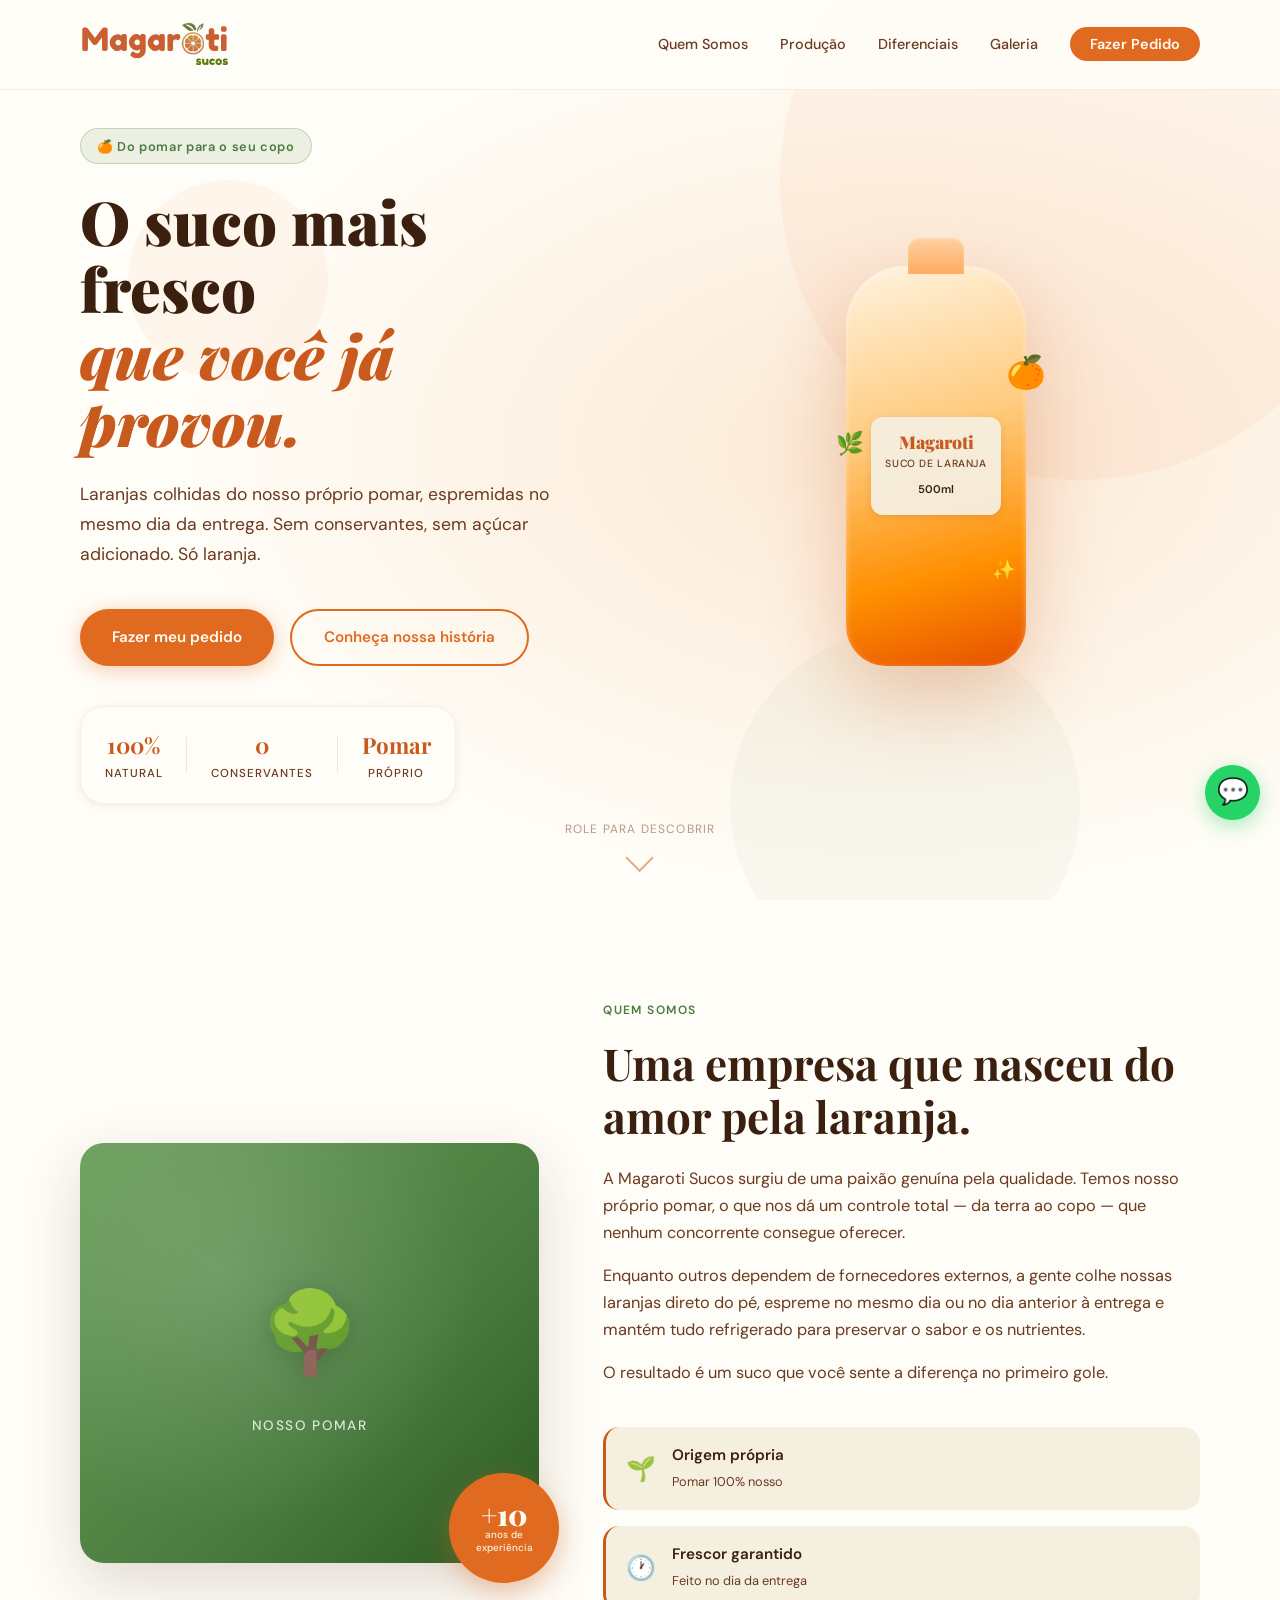
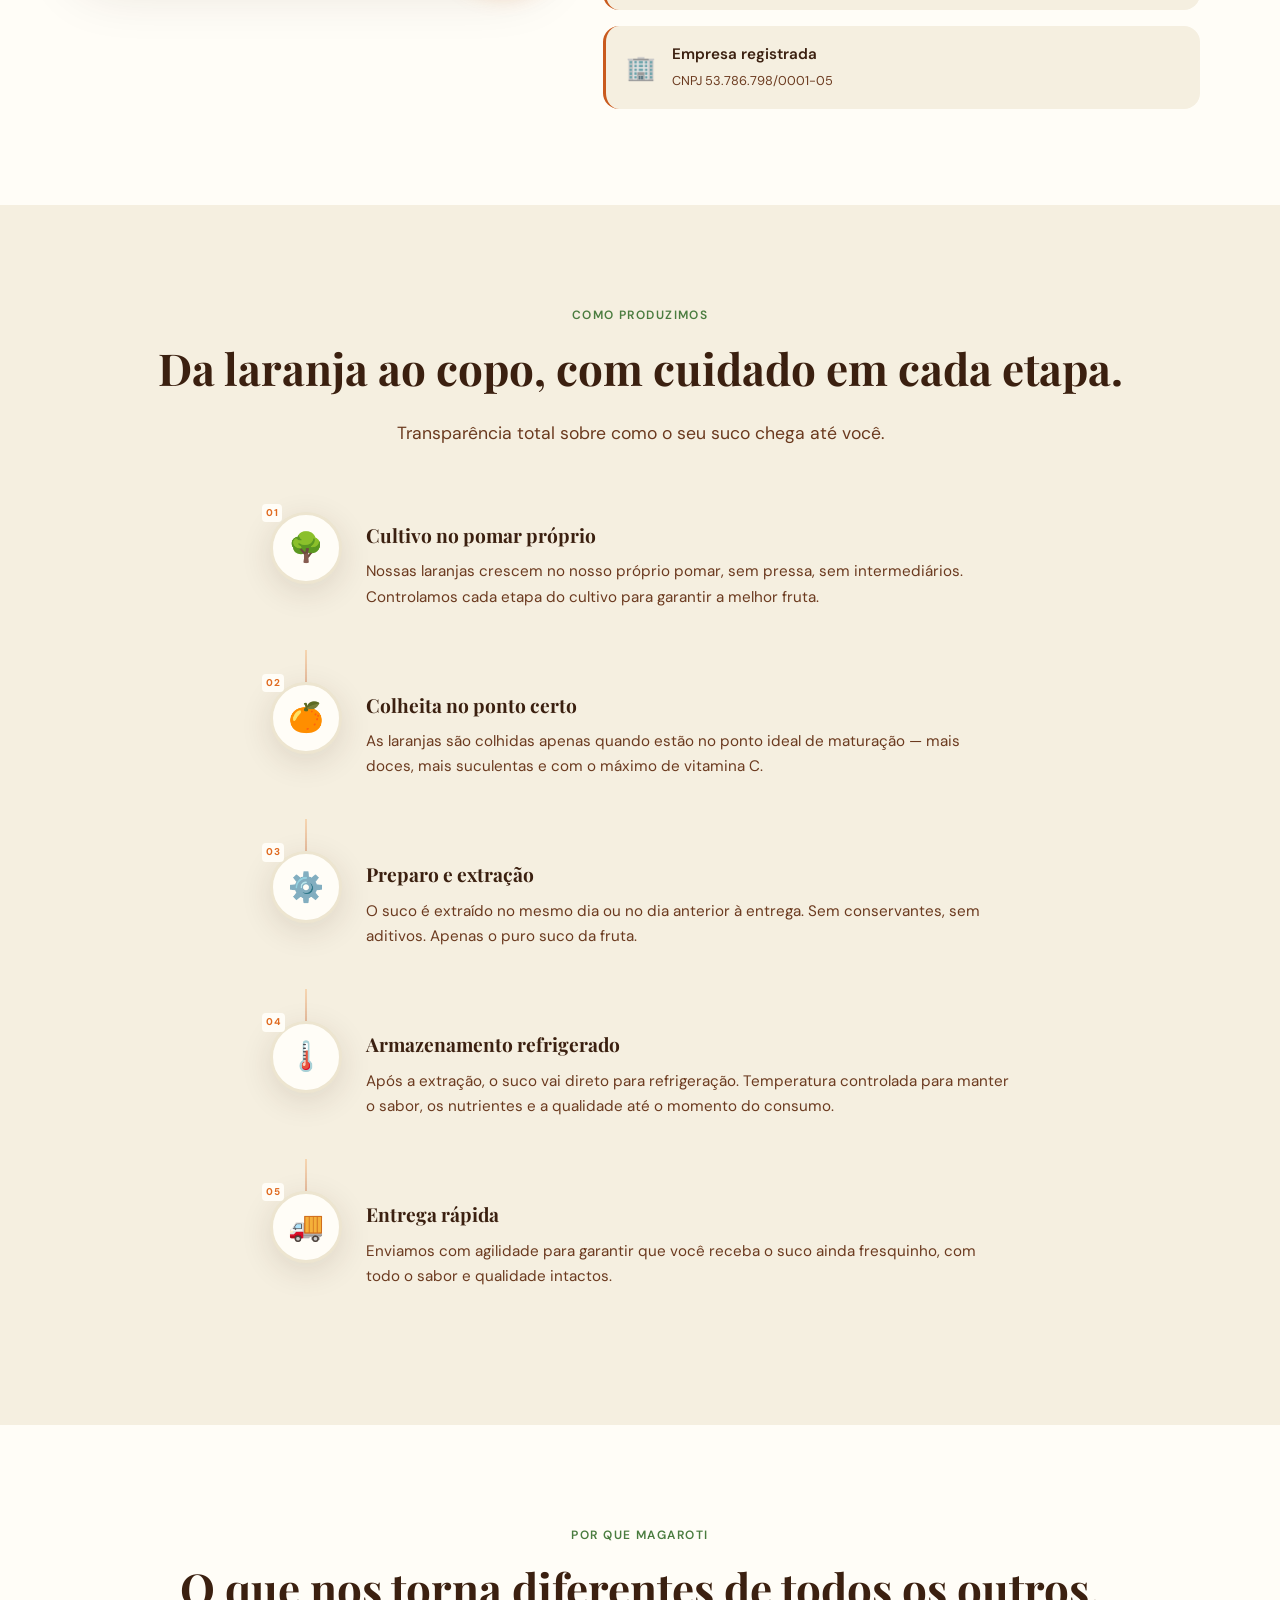
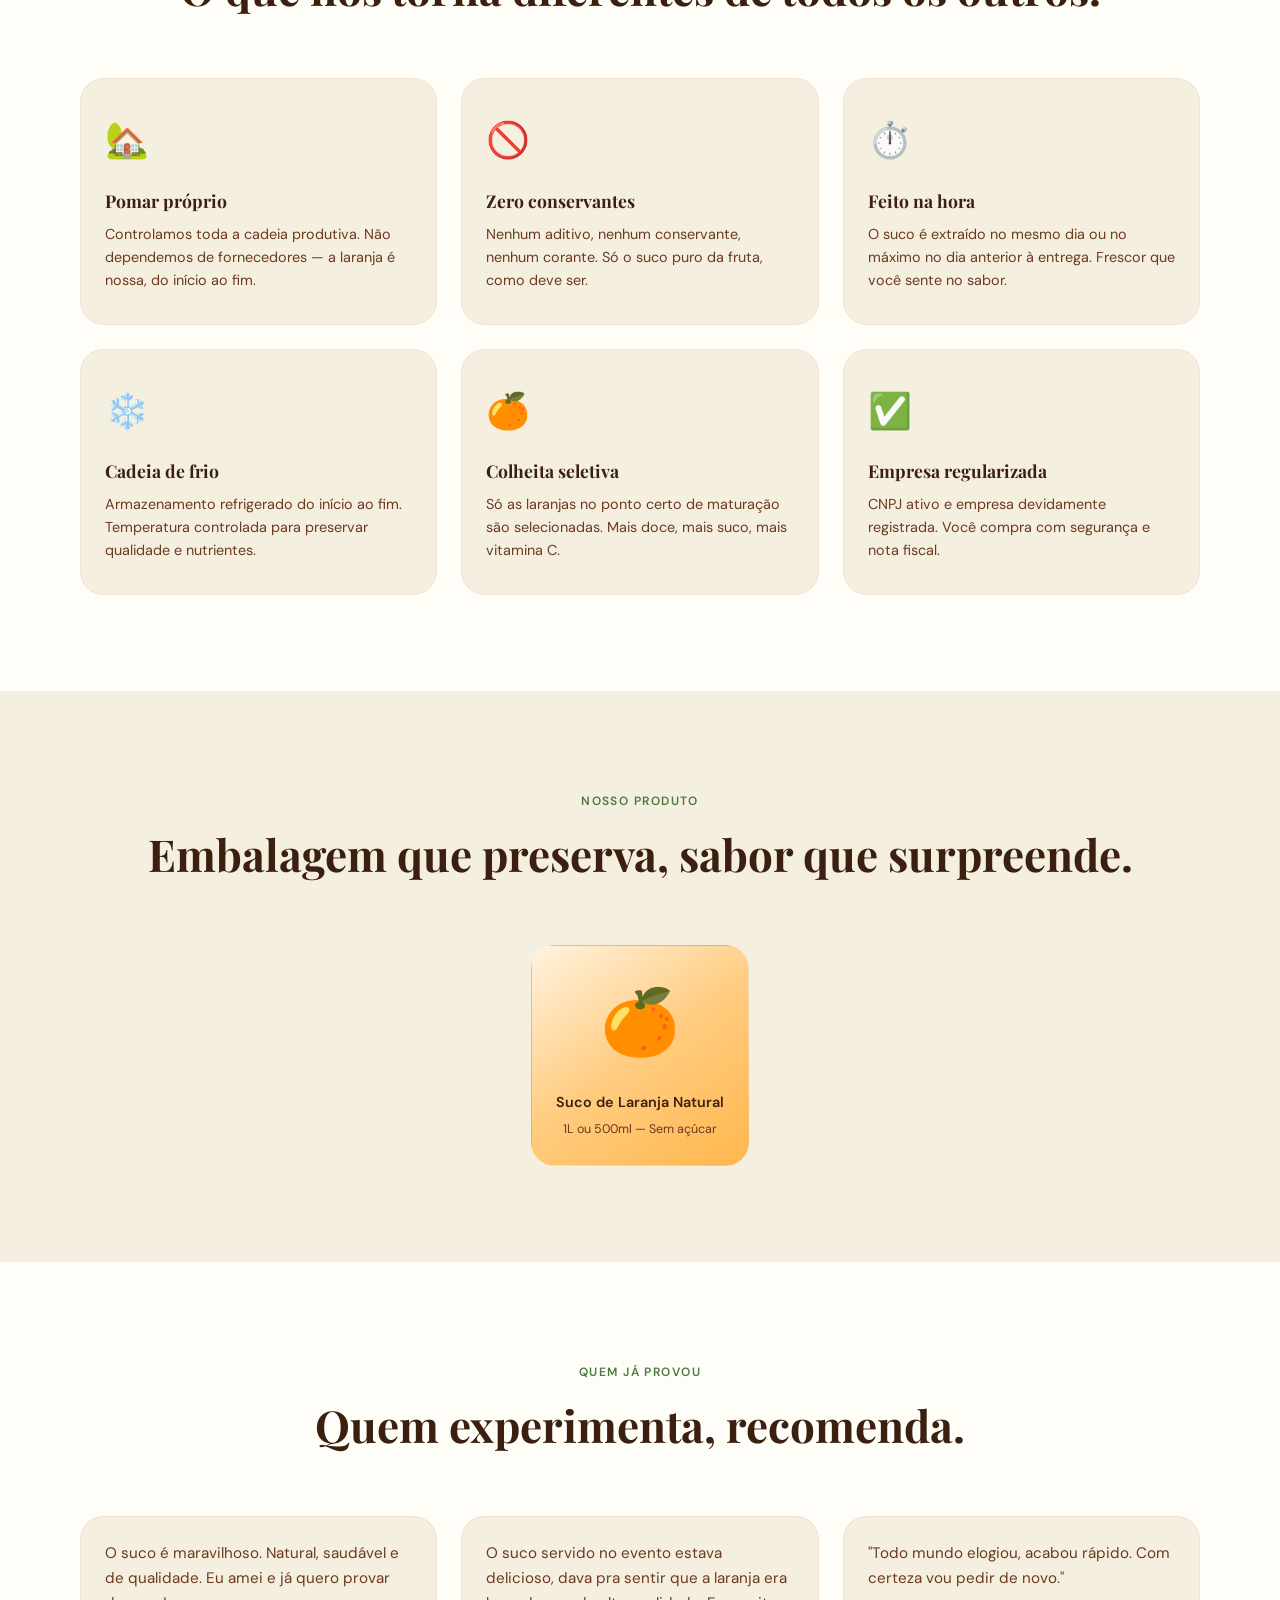
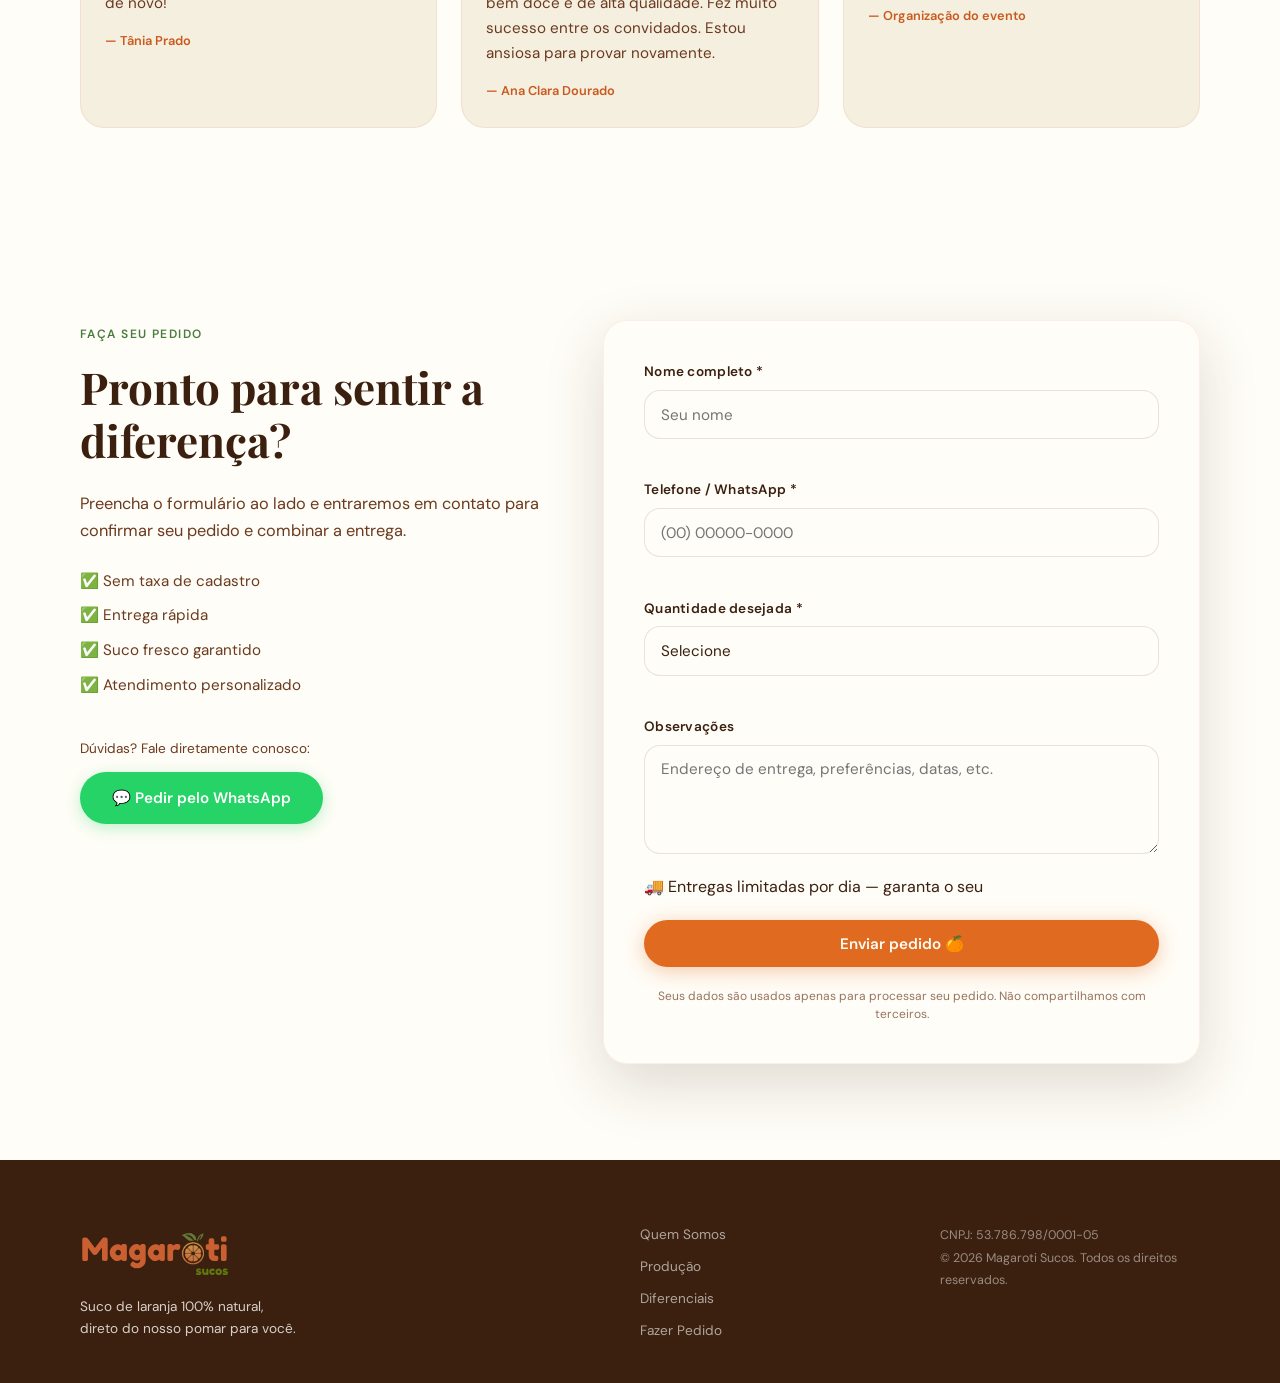
==== index.html @ e2c7a887 "add" ====
<!DOCTYPE html>
<html lang="pt-BR">
<head>
  <meta charset="UTF-8" />
  <meta name="viewport" content="width=device-width, initial-scale=1.0" />
  <title>Magaroti Sucos — Suco de Laranja 100% Natural</title>
  <meta name="description" content="Suco de laranja 100% natural, colhido direto do pomar próprio e entregue fresquinho. Sem conservantes, sem açúcar, só laranja." />
  <link rel="stylesheet" href="styles.css" />
  <link rel="icon" href="img/favicon.svg" type="image/svg+xml">
  <link rel="preconnect" href="https://fonts.googleapis.com" />
  <link rel="preconnect" href="https://fonts.gstatic.com" crossorigin />
  <link href="https://fonts.googleapis.com/css2?family=Playfair+Display:wght@700;900&family=DM+Sans:wght@300;400;500;600&display=swap" rel="stylesheet" />
    <!-- Open Graph -->
<meta property="og:title" content="Magaroti Sucos — 100% Natural">
<meta property="og:description" content="Suco de laranja direto do pomar, sem conservantes. Peça agora!">
<meta property="og:image" content="https://magarotinatural.com.br/logo_transparente.svg">
<meta property="og:type" content="website">
<meta property="og:url" content="https://magarotinatural.com.br">

<!-- Twitter (funciona pro Whats também) -->
<meta name="twitter:card" content="summary_large_image">
</head>
<body>

  <!-- ===== HEADER / NAV ===== -->
  <header class="header" id="header">
    <nav class="nav container">
      <!-- <a href="#hero" class="nav__logo" aria-label="Magaroti Sucos">
        <span class="logo-text">Magaroti</span>
        <span class="logo-sub">sucos</span>
      </a> -->
       <a href="#hero" class="nav__logo" aria-label="Magaroti Sucos">
       <img src="img/logo.svg" alt="Logo da marca magaroti, nas cores laranja e verde, com a palavra 'Magaroti' em destaque e 'sucos' embaixo" class="nav__logo-img">
      </a>
      <ul class="nav__links" id="navLinks">
        <li><a href="#sobre" class="nav__link">Quem Somos</a></li>
        <li><a href="#processo" class="nav__link">Produção</a></li>
        <li><a href="#diferenciais" class="nav__link">Diferenciais</a></li>
        <li><a href="#galeria" class="nav__link">Galeria</a></li>
        <li><a href="#pedido" class="nav__link nav__link--cta">Fazer Pedido</a></li>
      </ul>
      <button class="nav__hamburger" id="hamburger" aria-label="Menu" aria-expanded="false">
        <span></span><span></span><span></span>
      </button>
    </nav>
  </header>

  <main>

    <!-- ===== HERO ===== -->
    <section class="hero" id="hero">
      <div class="hero__bg-shape"></div>
      <div class="hero__bg-circles">
        <div class="circle circle--1"></div>
        <div class="circle circle--2"></div>
        <div class="circle circle--3"></div>
      </div>
      <div class="container hero__content">
        <div class="hero__text">
          <span class="hero__badge">🍊 Do pomar para o seu copo</span>
          <h1 class="hero__title">
            O suco mais fresco<br />
            <em>que você já provou.</em>
          </h1>
          <p class="hero__subtitle">
            Laranjas colhidas do nosso próprio pomar, espremidas no mesmo dia da entrega. 
            Sem conservantes, sem açúcar adicionado. Só laranja.
          </p>
          <div class="hero__actions">
            <a href="#pedido" class="btn btn--primary">Fazer meu pedido</a>
            <a href="#sobre" class="btn btn--ghost">Conheça nossa história</a>
          </div>
          <div class="hero__trust">
            <div class="trust-item">
              <strong>100%</strong>
              <span>Natural</span>
            </div>
            <div class="trust-divider"></div>
            <div class="trust-item">
              <strong>0</strong>
              <span>Conservantes</span>
            </div>
            <div class="trust-divider"></div>
            <div class="trust-item">
              <strong>Pomar</strong>
              <span>Próprio</span>
            </div>
          </div>
        </div>
        <div class="hero__visual">
          <div class="hero__bottle-wrap">
            <div class="hero__bottle">
              <div class="bottle-label">
                <span class="label-brand">Magaroti</span>
                <span class="label-type">Suco de Laranja</span>
                <span class="label-size">500ml</span>
              </div>
            </div>
            <div class="hero__slice hero__slice--1">🍊</div>
            <div class="hero__slice hero__slice--2">🌿</div>
            <div class="hero__slice hero__slice--3">✨</div>
          </div>
        </div>
      </div>
      <div class="hero__scroll-indicator">
        <span>Role para descobrir</span>
        <div class="scroll-arrow"></div>
      </div>
    </section>

    <!-- ===== SOBRE ===== -->
    <section class="sobre section" id="sobre">
      <div class="container sobre__grid">
        <div class="sobre__visual">
          <div class="sobre__img-wrap">
            <div class="sobre__img-placeholder">
              <div class="placeholder-icon">🌳</div>
              <span>Nosso pomar</span>
            </div>
            <div class="sobre__badge-float">
              <span class="badge-number">+10</span>
              <span class="badge-label">anos de<br/>experiência</span>
            </div>
          </div>
        </div>
        <div class="sobre__text">
          <span class="section-label">Quem Somos</span>
          <h2 class="section-title">Uma empresa que nasceu do amor pela laranja.</h2>
          <p>A Magaroti Sucos surgiu de uma paixão genuína pela qualidade. Temos nosso próprio pomar, o que nos dá um controle total — da terra ao copo — que nenhum concorrente consegue oferecer.</p>
          <p>Enquanto outros dependem de fornecedores externos, a gente colhe nossas laranjas direto do pé, espreme no mesmo dia ou no dia anterior à entrega e mantém tudo refrigerado para preservar o sabor e os nutrientes.</p>
          <p>O resultado é um suco que você sente a diferença no primeiro gole.</p>
          <div class="sobre__pilares">
            <div class="pilar">
              <div class="pilar__icon">🌱</div>
              <div>
                <strong>Origem própria</strong>
                <span>Pomar 100% nosso</span>
              </div>
            </div>
            <div class="pilar">
              <div class="pilar__icon">🕐</div>
              <div>
                <strong>Frescor garantido</strong>
                <span>Feito no dia da entrega</span>
              </div>
            </div>
            <div class="pilar">
              <div class="pilar__icon">🏢</div>
              <div>
                <strong>Empresa registrada</strong>
                <span>CNPJ 53.786.798/0001-05</span>
              </div>
            </div>
          </div>
        </div>
      </div>
    </section>

    <!-- ===== PROCESSO ===== -->
    <section class="processo section section--alt" id="processo">
      <div class="container">
        <div class="section-header">
          <span class="section-label">Como Produzimos</span>
          <h2 class="section-title">Da laranja ao copo, com cuidado em cada etapa.</h2>
          <p class="section-desc">Transparência total sobre como o seu suco chega até você.</p>
        </div>
        <div class="steps">
          <div class="step" data-step="01">
            <div class="step__icon">🌳</div>
            <div class="step__content">
              <h3>Cultivo no pomar próprio</h3>
              <p>Nossas laranjas crescem no nosso próprio pomar, sem pressa, sem intermediários. Controlamos cada etapa do cultivo para garantir a melhor fruta.</p>
            </div>
          </div>
          <div class="step__connector"></div>
          <div class="step" data-step="02">
            <div class="step__icon">🍊</div>
            <div class="step__content">
              <h3>Colheita no ponto certo</h3>
              <p>As laranjas são colhidas apenas quando estão no ponto ideal de maturação — mais doces, mais suculentas e com o máximo de vitamina C.</p>
            </div>
          </div>
          <div class="step__connector"></div>
          <div class="step" data-step="03">
            <div class="step__icon">⚙️</div>
            <div class="step__content">
              <h3>Preparo e extração</h3>
              <p>O suco é extraído no mesmo dia ou no dia anterior à entrega. Sem conservantes, sem aditivos. Apenas o puro suco da fruta.</p>
            </div>
          </div>
          <div class="step__connector"></div>
          <div class="step" data-step="04">
            <div class="step__icon">🌡️</div>
            <div class="step__content">
              <h3>Armazenamento refrigerado</h3>
              <p>Após a extração, o suco vai direto para refrigeração. Temperatura controlada para manter o sabor, os nutrientes e a qualidade até o momento do consumo.</p>
            </div>
          </div>
          <div class="step__connector"></div>
          <div class="step" data-step="05">
            <div class="step__icon">🚚</div>
            <div class="step__content">
              <h3>Entrega rápida</h3>
              <p>Enviamos com agilidade para garantir que você receba o suco ainda fresquinho, com todo o sabor e qualidade intactos.</p>
            </div>
          </div>
        </div>
      </div>
    </section>

    <!-- ===== DIFERENCIAIS ===== -->
    <section class="diferenciais section" id="diferenciais">
      <div class="container">
        <div class="section-header">
          <span class="section-label">Por que Magaroti</span>
          <h2 class="section-title">O que nos torna diferentes de todos os outros.</h2>
        </div>
        <div class="diferenciais__grid">
          <div class="diferencial">
            <div class="diferencial__icon">🏡</div>
            <h3>Pomar próprio</h3>
            <p>Controlamos toda a cadeia produtiva. Não dependemos de fornecedores — a laranja é nossa, do início ao fim.</p>
          </div>
          <div class="diferencial">
            <div class="diferencial__icon">🚫</div>
            <h3>Zero conservantes</h3>
            <p>Nenhum aditivo, nenhum conservante, nenhum corante. Só o suco puro da fruta, como deve ser.</p>
          </div>
          <div class="diferencial">
            <div class="diferencial__icon">⏱️</div>
            <h3>Feito na hora</h3>
            <p>O suco é extraído no mesmo dia ou no máximo no dia anterior à entrega. Frescor que você sente no sabor.</p>
          </div>
          <div class="diferencial">
            <div class="diferencial__icon">❄️</div>
            <h3>Cadeia de frio</h3>
            <p>Armazenamento refrigerado do início ao fim. Temperatura controlada para preservar qualidade e nutrientes.</p>
          </div>
          <div class="diferencial">
            <div class="diferencial__icon">🍊</div>
            <h3>Colheita seletiva</h3>
            <p>Só as laranjas no ponto certo de maturação são selecionadas. Mais doce, mais suco, mais vitamina C.</p>
          </div>
          <div class="diferencial">
            <div class="diferencial__icon">✅</div>
            <h3>Empresa regularizada</h3>
            <p>CNPJ ativo e empresa devidamente registrada. Você compra com segurança e nota fiscal.</p>
          </div>
        </div>
      </div>
    </section>

    <!-- ===== GALERIA ===== -->
    <section class="galeria section section--alt" id="galeria">
      <div class="container">
        <div class="section-header">
          <span class="section-label">Nosso Produto</span>
          <h2 class="section-title">Embalagem que preserva, sabor que surpreende.</h2>
        </div>
        <div class="galeria__grid">
          <div class="galeria__item galeria__item--featured">
            <div class="galeria__placeholder">
              <span class="galeria__emoji">🍊</span>
              <div class="galeria__info">
                <strong>Suco de Laranja Natural</strong>
                <span>1L ou 500ml — Sem açúcar</span>
              </div>
            </div>
          </div>  
        </div>
      </div>
    </section>

    <!-- ===== PROVA SOCIAL ===== -->
<section class="depoimentos section" id="depoimentos">
  <div class="container">
    <div class="section-header">
      <span class="section-label">Quem já provou</span>
      <h2 class="section-title">Quem experimenta, recomenda.</h2>
    </div>

    <div class="depoimentos__grid">
      <div class="depoimento">
       <p>O suco é maravilhoso. Natural, saudável e de qualidade. Eu amei e já quero provar de novo!</p>
        <span>— Tânia Prado</span>
      </div>

      <div class="depoimento">
        <p>O suco servido no evento estava delicioso, dava pra sentir que a laranja era bem doce e de alta qualidade. Fez muito sucesso entre os convidados. Estou ansiosa para provar novamente.</p>
        <span>— Ana Clara Dourado</span>
      </div>

      <div class="depoimento">
        <p>"Todo mundo elogiou, acabou rápido. Com certeza vou pedir de novo."</p>
        <span>— Organização do evento</span>
      </div>
    </div>
  </div>
</section>

    <!-- ===== PEDIDO ===== -->
    <section class="pedido section" id="pedido">
      <div class="container pedido__grid">
        <div class="pedido__info">
          <span class="section-label">Faça seu Pedido</span>
          <h2 class="section-title">Pronto para sentir a diferença?</h2>
          <p>Preencha o formulário ao lado e entraremos em contato para confirmar seu pedido e combinar a entrega.</p>
          <ul class="pedido__beneficios">
            <li>✅ Sem taxa de cadastro</li>
            <li>✅ Entrega rápida</li>
            <li>✅ Suco fresco garantido</li>
            <li>✅ Atendimento personalizado</li>
          </ul>
          <div class="pedido__contact">
            <p>Dúvidas? Fale diretamente conosco:</p>
            <a href="https://wa.me/5517996700461?text=Olá!%20Quero%20fazer%20um%20pedido%20de%20suco%20de%20laranja%20🍊%0A%0ANome:%0AQuantidade%20desejada:%0AEndereço%20de%20entrega:%0A%0AVim%20pelo%20site%20😊" 
   class="btn btn--whatsapp" 
   target="_blank">
  💬 Pedir pelo WhatsApp
</a>
          </div>
        </div>
        <div class="pedido__form-wrap">
          <form class="form" id="orderForm" novalidate>
            <div class="form__group">
              <label class="form__label" for="nome">Nome completo *</label>
              <input class="form__input" type="text" id="nome" name="nome" placeholder="Seu nome" required />
              <span class="form__error" id="erroNome"></span>
            </div>
            <div class="form__group">
              <label class="form__label" for="telefone">Telefone / WhatsApp *</label>
              <input class="form__input" type="tel" id="telefone" name="telefone" placeholder="(00) 00000-0000" required />
              <span class="form__error" id="erroTelefone"></span>
            </div>
            <div class="form__group">
              <label class="form__label" for="quantidade">Quantidade desejada *</label>
              <select class="form__input form__select" id="quantidade" name="quantidade" required>
                <option value="" disabled selected>Selecione</option>
                <option value="1-5">1 a 5 unidades (500ml)</option>
                <option value="6-12">6 a 12 unidades</option>
                <option value="13-24">13 a 24 unidades</option>
                <option value="25+">25 ou mais unidades</option>
                <option value="personalizado">Quantidade personalizada</option>
              </select>
              <span class="form__error" id="erroQuantidade"></span>
            </div>
            <div class="form__group">
              <label class="form__label" for="observacoes">Observações</label>
              <textarea class="form__input form__textarea" id="observacoes" name="observacoes" placeholder="Endereço de entrega, preferências, datas, etc." rows="4"></textarea>
            </div>
            <p class="urgencia">🚚 Entregas limitadas por dia — garanta o seu</p>
            <button type="submit" class="btn btn--primary btn--full" id="submitBtn">
              <span id="btnText">Enviar pedido 🍊</span>
            </button>
            <p class="form__privacy">Seus dados são usados apenas para processar seu pedido. Não compartilhamos com terceiros.</p>
          </form>
          <!-- Mensagem de sucesso (oculta por padrão) -->
          <div class="form__success" id="formSuccess" hidden>
            <div class="success__icon">🎉</div>
            <h3>Pedido recebido!</h3>
            <p>Obrigado! Respondemos no mesmo dia via WhatsApp para confirmar seu pedido!</p>
            <button class="btn btn--ghost" id="novoPedido">Fazer outro pedido</button>
          </div>
        </div>
      </div>
    </section>

  </main>

  <!-- ===== FOOTER ===== -->
  <footer class="footer">
    <div class="container footer__content">
      <div class="footer__brand">
        <img src="img/logo.svg" alt="Logo da marca magaroti, nas cores laranja e verde, com a palavra 'Magaroti' em destaque e 'sucos' embaixo" class="nav__logo-img">
        <p>Suco de laranja 100% natural,<br/>direto do nosso pomar para você.</p>
      </div>
      <div class="footer__links">
        <nav aria-label="Menu rodapé">
          <a href="#sobre">Quem Somos</a>
          <a href="#processo">Produção</a>
          <a href="#diferenciais">Diferenciais</a>
          <a href="#pedido">Fazer Pedido</a>
        </nav>
      </div>
      <div class="footer__legal">
        <p>CNPJ: 53.786.798/0001-05</p>
        <p>&copy; <span id="anoAtual"></span> Magaroti Sucos. Todos os direitos reservados.</p>
      </div>
    </div>
  </footer>


  <a href="https://wa.me/5517996700461?text=Olá!%20Quero%20fazer%20um%20pedido%20de%20suco%20de%20laranja%20%0A%0ANome:%0AQuantidade%20desejada:%0AEndereço%20de%20entrega:%0A%0AVim%20pelo%20site%20" 
   class="whatsapp-float" 
   target="_blank">
  💬
</a>

  <script src="script.js"></script>

</body>
</html>
---- styles.css ----
/* =============================================
   MAGAROTI SUCOS — styles.css
   Paleta baseada na etiqueta do produto
   ============================================= */

/* ===== TOKENS DE DESIGN ===== */
:root {
  /* Cores extraídas da etiqueta */
  --laranja:        #C95A1E;   /* laranja principal (texto logo) */
  --laranja-vivo:   #E06B20;   /* laranja para CTAs / acentos */
  --laranja-claro:  #F5A55A;   /* laranja suave */
  --verde:          #4A7C3F;   /* verde das folhas */
  --verde-claro:    #6A9E5A;   /* verde mais suave */
  --creme:          #F5EFE0;   /* fundo bege da etiqueta */
  --creme-escuro:   #EDE5D0;   /* variação mais escura do creme */
  --marrom:         #3B2010;   /* texto escuro */
  --marrom-mid:     #6B3A1F;   /* texto médio */
  --branco:         #FFFDF7;   /* branco levemente quente */

  /* Tipografia */
  --font-display: 'Playfair Display', Georgia, serif;
  --font-body:    'DM Sans', 'Segoe UI', sans-serif;

  /* Espaçamentos */
  --space-xs:  0.5rem;
  --space-sm:  1rem;
  --space-md:  1.5rem;
  --space-lg:  2.5rem;
  --space-xl:  4rem;
  --space-2xl: 6rem;

  /* Border-radius */
  --radius-sm:   8px;
  --radius-md:   16px;
  --radius-lg:   24px;
  --radius-full: 999px;

  /* Sombras */
  --shadow-sm:  0 2px 8px rgba(59,32,16,.08);
  --shadow-md:  0 8px 32px rgba(59,32,16,.12);
  --shadow-lg:  0 20px 60px rgba(59,32,16,.16);

  /* Transições */
  --ease: cubic-bezier(.4, 0, .2, 1);
  --duration: 280ms;
}

/* ===== RESET & BASE ===== */
*, *::before, *::after { box-sizing: border-box; margin: 0; padding: 0; }

html {
  scroll-behavior: smooth;
  font-size: 16px;
}

body {
  font-family: var(--font-body);
  background-color: var(--branco);
  color: var(--marrom);
  line-height: 1.65;
  overflow-x: hidden;
  -webkit-font-smoothing: antialiased;
}

img { max-width: 100%; height: auto; display: block; }
a  { color: inherit; text-decoration: none; }
ul { list-style: none; }
button { cursor: pointer; border: none; background: none; font-family: var(--font-body); }

/* ===== LAYOUT ===== */
.container {
  max-width: 1160px;
  margin: 0 auto;
  padding: 0 1.25rem;
}

.section {
  padding: var(--space-2xl) 0;
}

.section--alt {
  background-color: var(--creme);
}

/* ===== TIPOGRAFIA COMPARTILHADA ===== */
.section-label {
  display: inline-block;
  font-size: .75rem;
  font-weight: 600;
  letter-spacing: .12em;
  text-transform: uppercase;
  color: var(--verde);
  margin-bottom: var(--space-sm);
}

.section-title {
  font-family: var(--font-display);
  font-size: clamp(1.75rem, 4vw, 2.75rem);
  font-weight: 700;
  line-height: 1.2;
  color: var(--marrom);
  margin-bottom: var(--space-md);
}

.section-desc {
  font-size: 1.1rem;
  color: var(--marrom-mid);
  max-width: 560px;
  margin: 0 auto;
}

.section-header {
  text-align: center;
  margin-bottom: var(--space-xl);
}

/* ===== BOTÕES ===== */
.btn {
  display: inline-flex;
  align-items: center;
  gap: .5rem;
  padding: .85rem 2rem;
  border-radius: var(--radius-full);
  font-size: .95rem;
  font-weight: 600;
  transition: transform var(--duration) var(--ease),
              box-shadow var(--duration) var(--ease),
              background var(--duration) var(--ease);
}

.btn--primary {
  background: var(--laranja-vivo);
  color: var(--branco);
  box-shadow: 0 4px 20px rgba(224,107,32,.35);
}
.btn--primary:hover {
  background: var(--laranja);
  transform: translateY(-2px);
  box-shadow: 0 8px 28px rgba(224,107,32,.45);
}

.btn--ghost {
  background: transparent;
  color: var(--laranja-vivo);
  border: 2px solid var(--laranja-vivo);
}
.btn--ghost:hover {
  background: var(--laranja-vivo);
  color: var(--branco);
  transform: translateY(-2px);
}

.btn--whatsapp {
  background: #25D366;
  color: #fff;
  box-shadow: 0 4px 16px rgba(37,211,102,.3);
}
.btn--whatsapp:hover {
  background: #1DAA56;
  transform: translateY(-2px);
}

.btn--full { width: 100%; justify-content: center; }


/* =========================================
   HEADER / NAV
   ========================================= */
.header {
  position: fixed;
  top: 0;
  left: 0;
  right: 0;
  z-index: 100;
  padding: .9rem 0;
  background: rgba(255,253,247,.85);
  backdrop-filter: blur(12px);
  -webkit-backdrop-filter: blur(12px);
  border-bottom: 1px solid rgba(201,90,30,.1);
  transition: box-shadow var(--duration) var(--ease),
              padding var(--duration) var(--ease);
}

.header.scrolled {
  box-shadow: var(--shadow-md);
  padding: .6rem 0;
}

.nav {
  display: flex;
  align-items: center;
  justify-content: space-between;
  gap: 1rem;
}

.nav__logo {
  display: flex;
  align-items: baseline;
  gap: .3rem;
}

.nav__logo-img{
  width: 150px;
  height: auto;
}

.logo-text {
  font-family: var(--font-display);
  font-size: 1.5rem;
  font-weight: 900;
  color: var(--laranja);
  line-height: 1;
}

.logo-sub {
  font-size: .8rem;
  font-weight: 600;
  color: var(--verde);
  letter-spacing: .05em;
  text-transform: lowercase;
}

.nav__links {
  display: flex;
  align-items: center;
  gap: 2rem;
}

.nav__link {
  font-size: .9rem;
  font-weight: 500;
  color: var(--marrom-mid);
  transition: color var(--duration) var(--ease);
  position: relative;
}

.nav__link::after {
  content: '';
  position: absolute;
  bottom: -3px;
  left: 0; right: 0;
  height: 2px;
  background: var(--laranja-vivo);
  border-radius: 2px;
  transform: scaleX(0);
  transition: transform var(--duration) var(--ease);
}

.nav__link:hover { color: var(--laranja-vivo); }
.nav__link:hover::after { transform: scaleX(1); }

.nav__link--cta {
  background: var(--laranja-vivo);
  color: var(--branco) !important;
  padding: .5rem 1.25rem;
  border-radius: var(--radius-full);
  font-weight: 600;
  transition: background var(--duration) var(--ease),
              transform var(--duration) var(--ease);
}
.nav__link--cta::after { display: none; }
.nav__link--cta:hover { background: var(--laranja); transform: translateY(-1px); }

.nav__hamburger {
  display: none;
  flex-direction: column;
  gap: 5px;
  width: 28px;
  padding: 4px;
}
.nav__hamburger span {
  display: block;
  height: 2px;
  background: var(--marrom);
  border-radius: 2px;
  transition: transform var(--duration) var(--ease), opacity var(--duration) var(--ease);
}
.nav__hamburger.open span:nth-child(1) { transform: translateY(7px) rotate(45deg); }
.nav__hamburger.open span:nth-child(2) { opacity: 0; }
.nav__hamburger.open span:nth-child(3) { transform: translateY(-7px) rotate(-45deg); }


/* =========================================
   HERO
   ========================================= */
.hero {
  min-height: 100svh;
  padding-top: 6rem;
  padding-bottom: var(--space-xl);
  position: relative;
  display: flex;
  align-items: center;
  overflow: hidden;
}

.hero__bg-shape {
  position: absolute;
  inset: 0;
  background: radial-gradient(ellipse 80% 70% at 70% 50%, #FBE8D3 0%, transparent 70%);
  pointer-events: none;
}

/* Círculos decorativos de fundo */
.hero__bg-circles { position: absolute; inset: 0; pointer-events: none; }

.circle {
  position: absolute;
  border-radius: 50%;
  opacity: .06;
  background: var(--laranja-vivo);
}
.circle--1 { width: 600px; height: 600px; right: -100px; top: -120px; }
.circle--2 { width: 350px; height: 350px; right: 200px; bottom: -80px; opacity: .04; background: var(--verde); }
.circle--3 { width: 200px; height: 200px; left: 10%; top: 20%; opacity: .05; }

.hero__content {
  display: grid;
  grid-template-columns: 1fr 1fr;
  gap: var(--space-xl);
  align-items: center;
  position: relative;
  z-index: 1;
}

.hero__badge {
  display: inline-block;
  background: rgba(74,124,63,.1);
  color: var(--verde);
  border: 1px solid rgba(74,124,63,.25);
  padding: .4rem 1rem;
  border-radius: var(--radius-full);
  font-size: .8rem;
  font-weight: 600;
  letter-spacing: .05em;
  margin-bottom: var(--space-md);
}

.hero__title {
  font-family: var(--font-display);
  font-size: clamp(2.2rem, 5vw, 3.8rem);
  font-weight: 900;
  line-height: 1.1;
  color: var(--marrom);
  margin-bottom: var(--space-md);
}

.hero__title em {
  font-style: italic;
  color: var(--laranja);
}

.hero__subtitle {
  font-size: 1.1rem;
  color: var(--marrom-mid);
  max-width: 500px;
  margin-bottom: var(--space-lg);
  line-height: 1.7;
}

.hero__actions {
  display: flex;
  gap: 1rem;
  flex-wrap: wrap;
  margin-bottom: var(--space-lg);
}

.hero__trust {
  display: flex;
  align-items: center;
  gap: 1.5rem;
  padding: 1.25rem 1.5rem;
  background: var(--branco);
  border-radius: var(--radius-lg);
  box-shadow: var(--shadow-sm);
  border: 1px solid rgba(201,90,30,.08);
  width: fit-content;
}

.trust-item {
  display: flex;
  flex-direction: column;
  align-items: center;
}
.trust-item strong {
  font-family: var(--font-display);
  font-size: 1.4rem;
  font-weight: 700;
  color: var(--laranja);
}
.trust-item span {
  font-size: .72rem;
  color: var(--marrom-mid);
  text-transform: uppercase;
  letter-spacing: .08em;
  font-weight: 500;
}

.trust-divider {
  width: 1px;
  height: 36px;
  background: rgba(201,90,30,.15);
}

/* Garrafa / Visual Hero */
.hero__visual {
  display: flex;
  justify-content: center;
  align-items: center;
}

.hero__bottle-wrap {
  position: relative;
  display: flex;
  justify-content: center;
}

.hero__bottle {
  width: 180px;
  height: 400px;
  background: linear-gradient(165deg, #FFF3E0 0%, #FFCC80 40%, #FF8F00 75%, #E65100 100%);
  border-radius: 60px 60px 40px 40px;
  box-shadow: 0 30px 80px rgba(201,90,30,.3), inset 0 2px 6px rgba(255,255,255,.4);
  position: relative;
  display: flex;
  align-items: center;
  justify-content: center;
  animation: float 4s ease-in-out infinite;
}

.hero__bottle::before {
  content: '';
  position: absolute;
  top: -28px;
  left: 50%;
  transform: translateX(-50%);
  width: 56px;
  height: 36px;
  background: linear-gradient(to bottom, #FFD0A0, #FFAA60);
  border-radius: 12px 12px 0 0;
  box-shadow: inset 0 1px 3px rgba(255,255,255,.3);
}

.bottle-label {
  background: rgba(245,239,224,.95);
  border-radius: 12px;
  padding: 1rem .75rem;
  text-align: center;
  width: 130px;
  box-shadow: 0 2px 8px rgba(59,32,16,.1);
}

.label-brand {
  display: block;
  font-family: var(--font-display);
  font-size: 1.1rem;
  font-weight: 900;
  color: var(--laranja);
  line-height: 1;
}

.label-type {
  display: block;
  font-size: .65rem;
  color: var(--marrom-mid);
  font-weight: 500;
  margin-top: .25rem;
  text-transform: uppercase;
  letter-spacing: .06em;
}

.label-size {
  display: block;
  font-size: .7rem;
  color: var(--marrom);
  font-weight: 600;
  margin-top: .5rem;
}

/* Emojis flutuantes decorativos */
.hero__slice {
  position: absolute;
  font-size: 2rem;
  animation: float 3s ease-in-out infinite;
  pointer-events: none;
}

.hero__slice--1 { right: -20px; top: 20%; animation-delay: .5s; }
.hero__slice--2 { left: -10px; top: 40%; animation-delay: 1s; font-size: 1.4rem; }
.hero__slice--3 { right: 10px; bottom: 20%; animation-delay: 1.5s; font-size: 1.2rem; }

/* Indicador de scroll */
.hero__scroll-indicator {
  position: absolute;
  bottom: 2rem;
  left: 50%;
  transform: translateX(-50%);
  display: flex;
  flex-direction: column;
  align-items: center;
  gap: .5rem;
  opacity: .5;
  font-size: .75rem;
  letter-spacing: .1em;
  text-transform: uppercase;
  color: var(--marrom-mid);
}

.scroll-arrow {
  width: 20px;
  height: 20px;
  border-right: 2px solid var(--laranja);
  border-bottom: 2px solid var(--laranja);
  transform: rotate(45deg);
  animation: bounce 1.8s ease-in-out infinite;
}

@keyframes float {
  0%, 100% { transform: translateY(0); }
  50%       { transform: translateY(-14px); }
}

@keyframes bounce {
  0%, 100% { transform: rotate(45deg) translateY(0); }
  50%       { transform: rotate(45deg) translateY(5px); }
}


/* =========================================
   SOBRE
   ========================================= */
.sobre__grid {
  display: grid;
  grid-template-columns: 1fr 1.3fr;
  gap: var(--space-xl);
  align-items: center;
}

.sobre__img-wrap {
  position: relative;
}

.sobre__img-placeholder {
  height: 420px;
  background: linear-gradient(135deg, var(--verde-claro) 0%, var(--verde) 60%, #2D5A23 100%);
  border-radius: var(--radius-lg);
  display: flex;
  flex-direction: column;
  align-items: center;
  justify-content: center;
  gap: 1rem;
  box-shadow: var(--shadow-lg);
  overflow: hidden;
  position: relative;
}

.sobre__img-placeholder::after {
  content: '';
  position: absolute;
  inset: 0;
  background: radial-gradient(circle at 30% 30%, rgba(255,255,255,.15), transparent 60%);
}

.placeholder-icon {
  font-size: 5rem;
  filter: drop-shadow(0 4px 12px rgba(0,0,0,.2));
}

.sobre__img-placeholder span {
  font-size: .85rem;
  color: rgba(255,255,255,.8);
  letter-spacing: .1em;
  text-transform: uppercase;
  font-weight: 500;
}

.sobre__badge-float {
  position: absolute;
  bottom: -20px;
  right: -20px;
  background: var(--laranja-vivo);
  color: var(--branco);
  width: 110px;
  height: 110px;
  border-radius: 50%;
  display: flex;
  flex-direction: column;
  align-items: center;
  justify-content: center;
  box-shadow: 0 8px 24px rgba(224,107,32,.35);
  text-align: center;
}

.badge-number {
  font-family: var(--font-display);
  font-size: 1.8rem;
  font-weight: 900;
  line-height: 1;
}

.badge-label {
  font-size: .62rem;
  font-weight: 500;
  line-height: 1.3;
  opacity: .9;
}

.sobre__text p {
  color: var(--marrom-mid);
  margin-bottom: var(--space-sm);
  font-size: 1.02rem;
}

.sobre__pilares {
  margin-top: var(--space-lg);
  display: flex;
  flex-direction: column;
  gap: 1rem;
}

.pilar {
  display: flex;
  align-items: center;
  gap: 1rem;
  padding: 1rem 1.25rem;
  background: var(--creme);
  border-radius: var(--radius-md);
  border-left: 3px solid var(--laranja);
}

.pilar__icon {
  font-size: 1.5rem;
  flex-shrink: 0;
}

.pilar strong {
  display: block;
  font-weight: 600;
  color: var(--marrom);
  font-size: .95rem;
}

.pilar span {
  font-size: .8rem;
  color: var(--marrom-mid);
}


/* =========================================
   PROCESSO
   ========================================= */
.steps {
  display: flex;
  flex-direction: column;
  gap: 0;
  max-width: 740px;
  margin: 0 auto;
  position: relative;
}

.step {
  display: grid;
  grid-template-columns: 72px 1fr;
  gap: 1.5rem;
  align-items: start;
  position: relative;
}

.step__icon {
  width: 72px;
  height: 72px;
  background: var(--branco);
  border-radius: 50%;
  display: flex;
  align-items: center;
  justify-content: center;
  font-size: 1.8rem;
  box-shadow: var(--shadow-md);
  flex-shrink: 0;
  position: relative;
  z-index: 1;
  border: 3px solid var(--creme-escuro);
  transition: border-color var(--duration) var(--ease), transform var(--duration) var(--ease);
}

.step:hover .step__icon {
  border-color: var(--laranja-claro);
  transform: scale(1.08);
}

.step__content {
  padding: .5rem 0 2.5rem;
}

.step__content h3 {
  font-family: var(--font-display);
  font-size: 1.2rem;
  font-weight: 700;
  color: var(--marrom);
  margin-bottom: .5rem;
}

.step__content p {
  color: var(--marrom-mid);
  font-size: .95rem;
}

.step[data-step]::before {
  content: attr(data-step);
  position: absolute;
  top: -8px;
  left: -8px;
  font-size: .62rem;
  font-weight: 700;
  color: var(--laranja-vivo);
  letter-spacing: .06em;
  background: var(--branco);
  padding: 1px 4px;
  border-radius: 4px;
  z-index: 2;
}

.step__connector {
  width: 2px;
  height: 2rem;
  background: linear-gradient(to bottom, var(--laranja-claro), var(--laranja));
  margin-left: 35px;
  opacity: .35;
}


/* =========================================
   DIFERENCIAIS
   ========================================= */
.diferenciais__grid {
  display: grid;
  grid-template-columns: repeat(3, 1fr);
  gap: 1.5rem;
}

.diferencial {
  background: var(--creme);
  border-radius: var(--radius-lg);
  padding: 2rem 1.5rem;
  border: 1px solid rgba(201,90,30,.08);
  transition: transform var(--duration) var(--ease),
              box-shadow var(--duration) var(--ease),
              border-color var(--duration) var(--ease);
}

.diferencial:hover {
  transform: translateY(-6px);
  box-shadow: var(--shadow-md);
  border-color: rgba(201,90,30,.2);
}

.diferencial__icon {
  font-size: 2.2rem;
  margin-bottom: 1rem;
}

.diferencial h3 {
  font-family: var(--font-display);
  font-size: 1.1rem;
  font-weight: 700;
  color: var(--marrom);
  margin-bottom: .5rem;
}

.diferencial p {
  font-size: .9rem;
  color: var(--marrom-mid);
  line-height: 1.6;
}


/* =========================================
   GALERIA
   ========================================= */
.galeria__grid {
  display: flex;
  justify-content: center;
}

.galeria__item {
  border-radius: var(--radius-lg);
  overflow: hidden;
  position: relative;
  cursor: pointer;
  transition: transform var(--duration) var(--ease),
              box-shadow var(--duration) var(--ease);
}

.galeria__item:hover {
  transform: scale(1.025);
  box-shadow: var(--shadow-lg);
}

.galeria__placeholder {
  height: 100%;
  min-height: 220px;
  display: flex;
  flex-direction: column;
  align-items: center;
  justify-content: center;
  gap: 1rem;
  padding: 1.5rem;
  text-align: center;
  background: linear-gradient(145deg, #FFF3E0, #FFE0B2);
  border: 2px dashed rgba(201,90,30,.25);
}

.galeria__item--featured .galeria__placeholder {
  background: linear-gradient(145deg, #FFF3E0, #FFCC80, #FFB74D);
  border-style: solid;
  border-color: rgba(201,90,30,.15);
  border-width: 1px;
  box-shadow: var(--shadow-sm);
}

.galeria__emoji {
  font-size: 3rem;
}

.galeria__item--featured .galeria__emoji { font-size: 4rem; }

.galeria__info strong {
  display: block;
  font-weight: 600;
  color: var(--marrom);
  font-size: .9rem;
}

.galeria__info span {
  font-size: .78rem;
  color: var(--marrom-mid);
}

.galeria__tag {
  position: absolute;
  top: 1rem;
  right: 1rem;
  background: var(--laranja-vivo);
  color: var(--branco);
  font-size: .72rem;
  font-weight: 700;
  padding: .35rem .75rem;
  border-radius: var(--radius-full);
}

/* ===== DEPOIMENTOS ===== */
.depoimentos__grid {
  display: grid;
  grid-template-columns: repeat(3, 1fr);
  gap: 1.5rem;
}

.depoimento {
  background: var(--creme);
  padding: 1.5rem;
  border-radius: var(--radius-lg);
  border: 1px solid rgba(201,90,30,.1);
  font-size: .95rem;
  color: var(--marrom-mid);
}

.depoimento p {
  margin-bottom: .75rem;
}

.depoimento span {
  font-size: .8rem;
  font-weight: 600;
  color: var(--laranja);
}

/* Responsivo */
@media (max-width: 900px) {
  .depoimentos__grid {
    grid-template-columns: 1fr;
  }
}


/* =========================================
   PEDIDO / FORMULÁRIO
   ========================================= */
.pedido__grid {
  display: grid;
  grid-template-columns: 1fr 1.3fr;
  gap: var(--space-xl);
  align-items: start;
}

.pedido__info p {
  color: var(--marrom-mid);
  font-size: 1.02rem;
  margin-bottom: var(--space-md);
}

.pedido__beneficios {
  display: flex;
  flex-direction: column;
  gap: .6rem;
  margin-bottom: var(--space-lg);
}

.pedido__beneficios li {
  font-size: .95rem;
  color: var(--marrom-mid);
  display: flex;
  align-items: center;
  gap: .5rem;
}

.pedido__contact p {
  font-size: .85rem;
  color: var(--marrom-mid);
  margin-bottom: .75rem;
}

/* Formulário */
.pedido__form-wrap {
  background: var(--branco);
  border-radius: var(--radius-lg);
  padding: 2.5rem;
  box-shadow: var(--shadow-lg);
  border: 1px solid rgba(201,90,30,.08);
}

.form { display: flex; flex-direction: column; gap: 1.25rem; }

.form__group {
  display: flex;
  flex-direction: column;
  gap: .4rem;
}

.form__label {
  font-size: .85rem;
  font-weight: 600;
  color: var(--marrom);
  letter-spacing: .02em;
}

.form__input {
  padding: .85rem 1rem;
  border: 1.5px solid rgba(59,32,16,.12);
  border-radius: var(--radius-md);
  font-family: var(--font-body);
  font-size: .95rem;
  color: var(--marrom);
  background: var(--branco);
  transition: border-color var(--duration) var(--ease),
              box-shadow var(--duration) var(--ease);
  outline: none;
}

.form__input:focus {
  border-color: var(--laranja-vivo);
  box-shadow: 0 0 0 3px rgba(224,107,32,.12);
}

.form__input.error {
  border-color: #D32F2F;
  box-shadow: 0 0 0 3px rgba(211,47,47,.1);
}

.form__select { appearance: none; cursor: pointer; }

.form__textarea { resize: vertical; min-height: 100px; }

.form__error {
  font-size: .78rem;
  color: #D32F2F;
  font-weight: 500;
  min-height: 1.1em;
}

.form__privacy {
  font-size: .75rem;
  color: var(--marrom-mid);
  text-align: center;
  line-height: 1.5;
  opacity: .7;
}

/* Mensagem de sucesso */
.form__success {
  text-align: center;
  padding: 2rem 1rem;
  display: flex;
  flex-direction: column;
  align-items: center;
  gap: 1rem;
}

.form__success[hidden] {
  display: none !important;
}

.success__icon { font-size: 4rem; }
.form__success h3 {
  font-family: var(--font-display);
  font-size: 1.75rem;
  color: var(--marrom);
}
.form__success p { color: var(--marrom-mid); }


/* =========================================
   FOOTER
   ========================================= */
.footer {
  background: var(--marrom);
  color: rgba(255,253,247,.8);
  padding: var(--space-xl) 0 var(--space-lg);
}

.footer__content {
  display: grid;
  grid-template-columns: 2fr 1fr 1fr;
  gap: var(--space-lg);
  align-items: start;
}

.footer__brand .logo-text {
  font-family: var(--font-display);
  font-size: 1.5rem;
  font-weight: 900;
  color: var(--laranja-claro);
}

.footer__brand .logo-sub {
  color: var(--verde-claro);
}

.footer__brand p {
  margin-top: .75rem;
  font-size: .85rem;
  line-height: 1.6;
}

.footer__links nav {
  display: flex;
  flex-direction: column;
  gap: .6rem;
}

.footer__links a {
  font-size: .85rem;
  opacity: .75;
  transition: opacity var(--duration) var(--ease), color var(--duration) var(--ease);
}

.footer__links a:hover {
  opacity: 1;
  color: var(--laranja-claro);
}

.footer__legal {
  font-size: .78rem;
  opacity: .6;
  line-height: 1.8;
}


.whatsapp-float {
  position: fixed;
  bottom: 80px;
  right: 20px;
  width: 55px;
  height: 55px;
  background: #25D366;
  color: #fff;
  font-size: 1.6rem;
  border-radius: 50%;
  display: flex;
  align-items: center;
  justify-content: center;
  box-shadow: 0 6px 20px rgba(37,211,102,.4);
  z-index: 100;
  transition: transform .2s ease;
}

.whatsapp-float:hover {
  transform: scale(1.1);
}


/* =========================================
   ANIMAÇÕES DE ENTRADA (Intersection Observer)
   ========================================= */
.fade-up {
  opacity: 0;
  transform: translateY(30px);
  transition: opacity .6s var(--ease), transform .6s var(--ease);
}

.fade-up.visible {
  opacity: 1;
  transform: translateY(0);
}

.fade-up:nth-child(2) { transition-delay: .1s; }
.fade-up:nth-child(3) { transition-delay: .2s; }
.fade-up:nth-child(4) { transition-delay: .3s; }
.fade-up:nth-child(5) { transition-delay: .4s; }
.fade-up:nth-child(6) { transition-delay: .5s; }


/* =========================================
   RESPONSIVO — TABLET (≤ 900px)
   ========================================= */
@media (max-width: 900px) {

  .nav__links {
    position: fixed;
    top: 64px;
    left: 0; right: 0;
    background: rgba(255,253,247,.97);
    backdrop-filter: blur(12px);
    flex-direction: column;
    align-items: center;
    padding: 2rem 1rem;
    gap: 1.5rem;
    box-shadow: var(--shadow-md);
    transform: translateY(-120%);
    transition: transform .35s var(--ease);
    z-index: 99;
    border-bottom: 1px solid rgba(201,90,30,.1);
  }

  .nav__links.open { transform: translateY(0); }

  .nav__hamburger { display: flex; }

  .hero__content { grid-template-columns: 1fr; text-align: center; }
  .hero__subtitle { max-width: 100%; }
  .hero__actions { justify-content: center; }
  .hero__trust { margin: 0 auto; }
  .hero__visual { display: none; }

  .sobre__grid { grid-template-columns: 1fr; }
  .sobre__visual { display: none; }

  .diferenciais__grid { grid-template-columns: repeat(2, 1fr); }

  .galeria__grid { grid-template-columns: 1fr 1fr; }
  .galeria__item--featured { grid-column: span 2; }

  .pedido__grid { grid-template-columns: 1fr; }

  .footer__content { grid-template-columns: 1fr 1fr; }
  .footer__brand { grid-column: span 2; }
}


/* =========================================
   RESPONSIVO — MOBILE (≤ 600px)
   ========================================= */
@media (max-width: 600px) {

  .hero { padding-top: 5rem; }

  .hero__title { font-size: 2rem; }

  .hero__actions { flex-direction: column; align-items: center; }
  .hero__actions .btn { width: 100%; justify-content: center; }

  .hero__trust { gap: 1rem; padding: 1rem; }
  .trust-item strong { font-size: 1.1rem; }

  .section { padding: var(--space-xl) 0; }

  .diferenciais__grid { grid-template-columns: 1fr; }

  .galeria__grid { grid-template-columns: 1fr; }
  .galeria__item--featured { grid-column: span 1; }

  .pedido__form-wrap { padding: 1.5rem 1rem; }

  .footer__content { grid-template-columns: 1fr; }
  .footer__brand { grid-column: span 1; }

  .back-to-top { bottom: 1rem; right: 1rem; }

  .steps { padding-left: 0; }
}
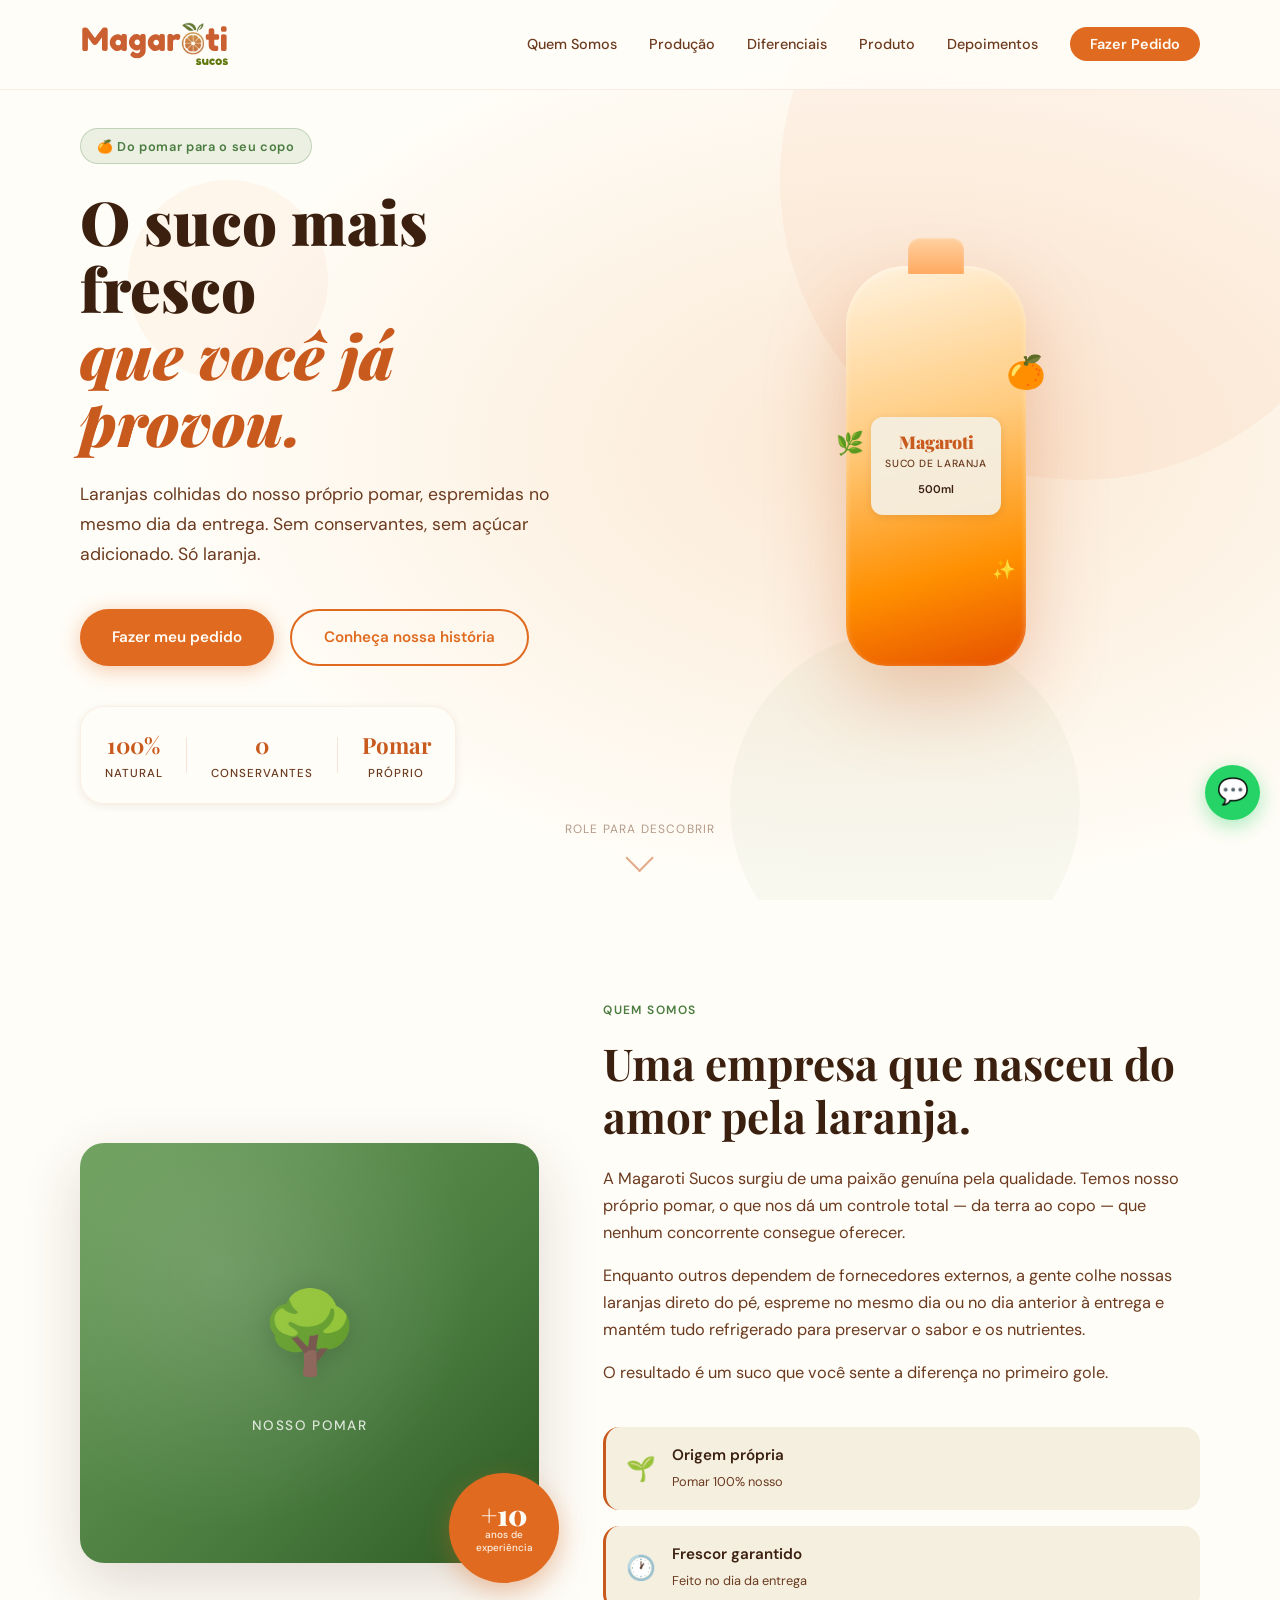
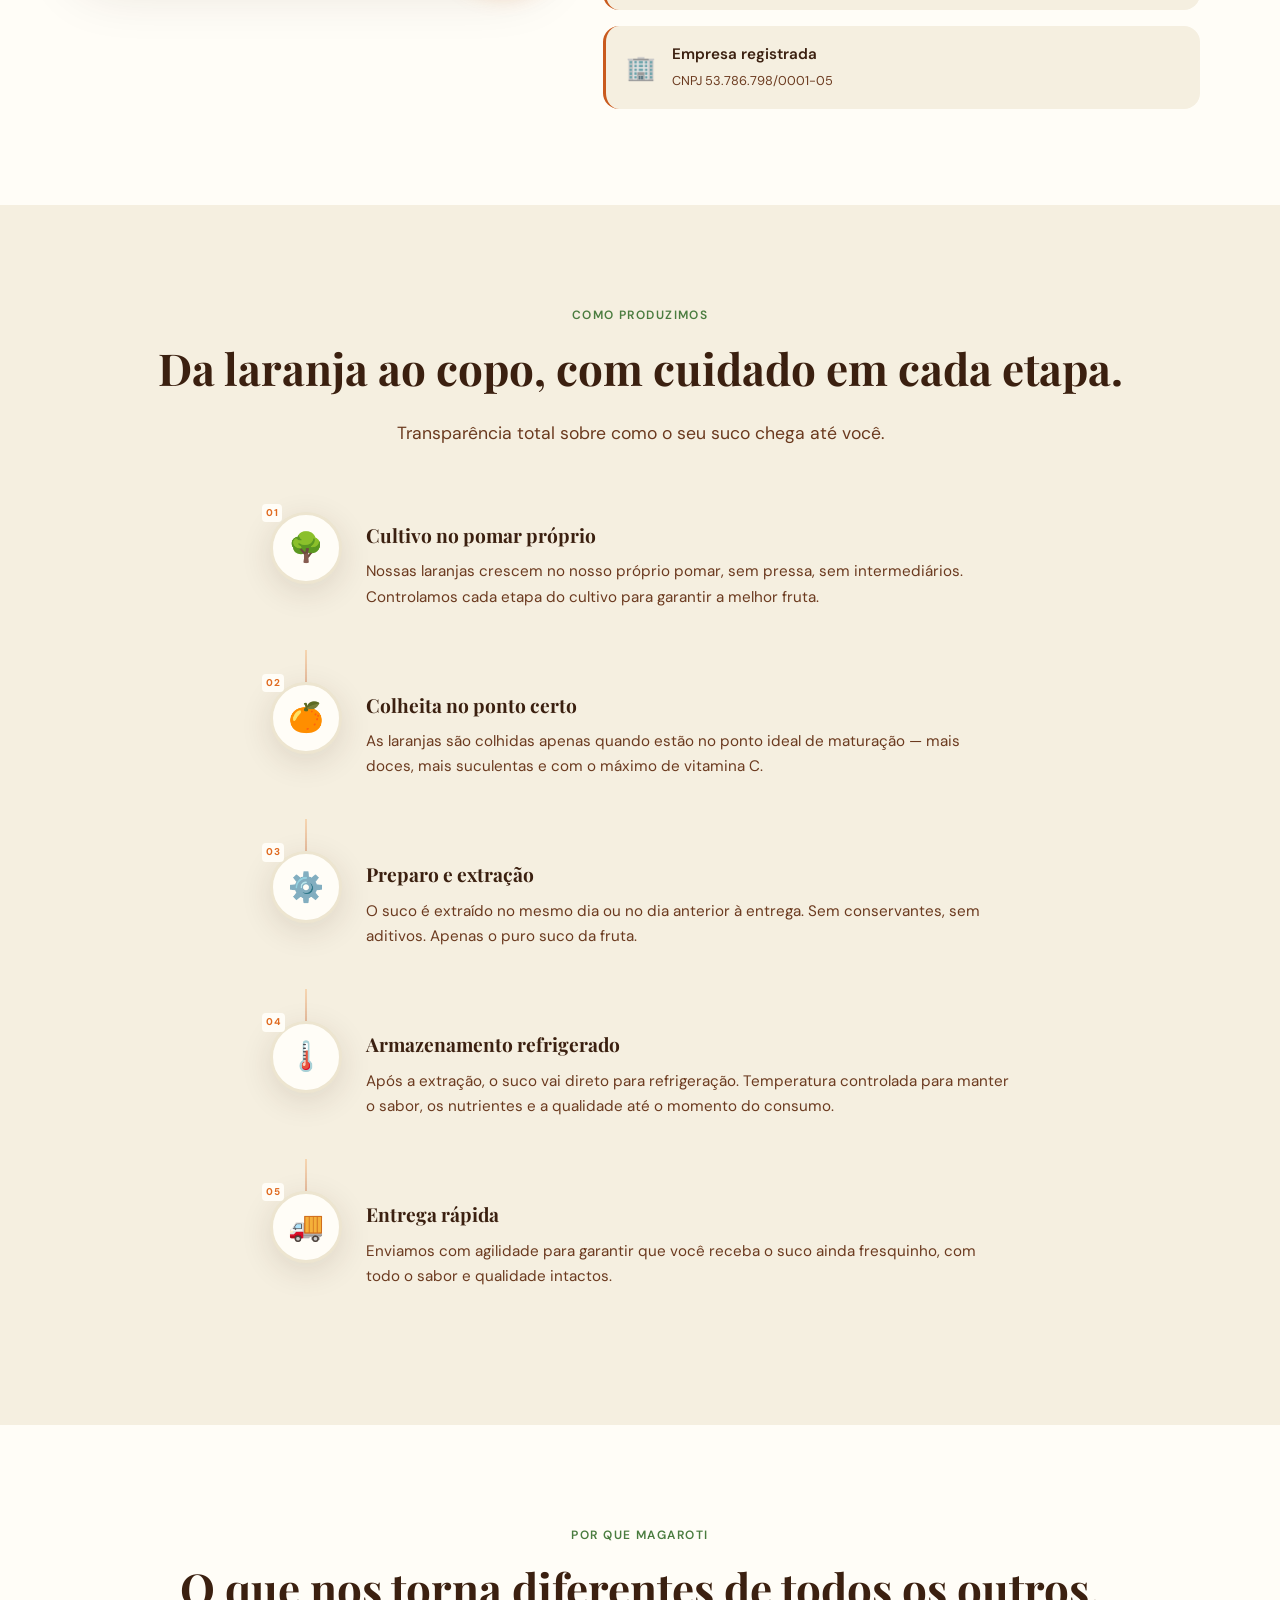
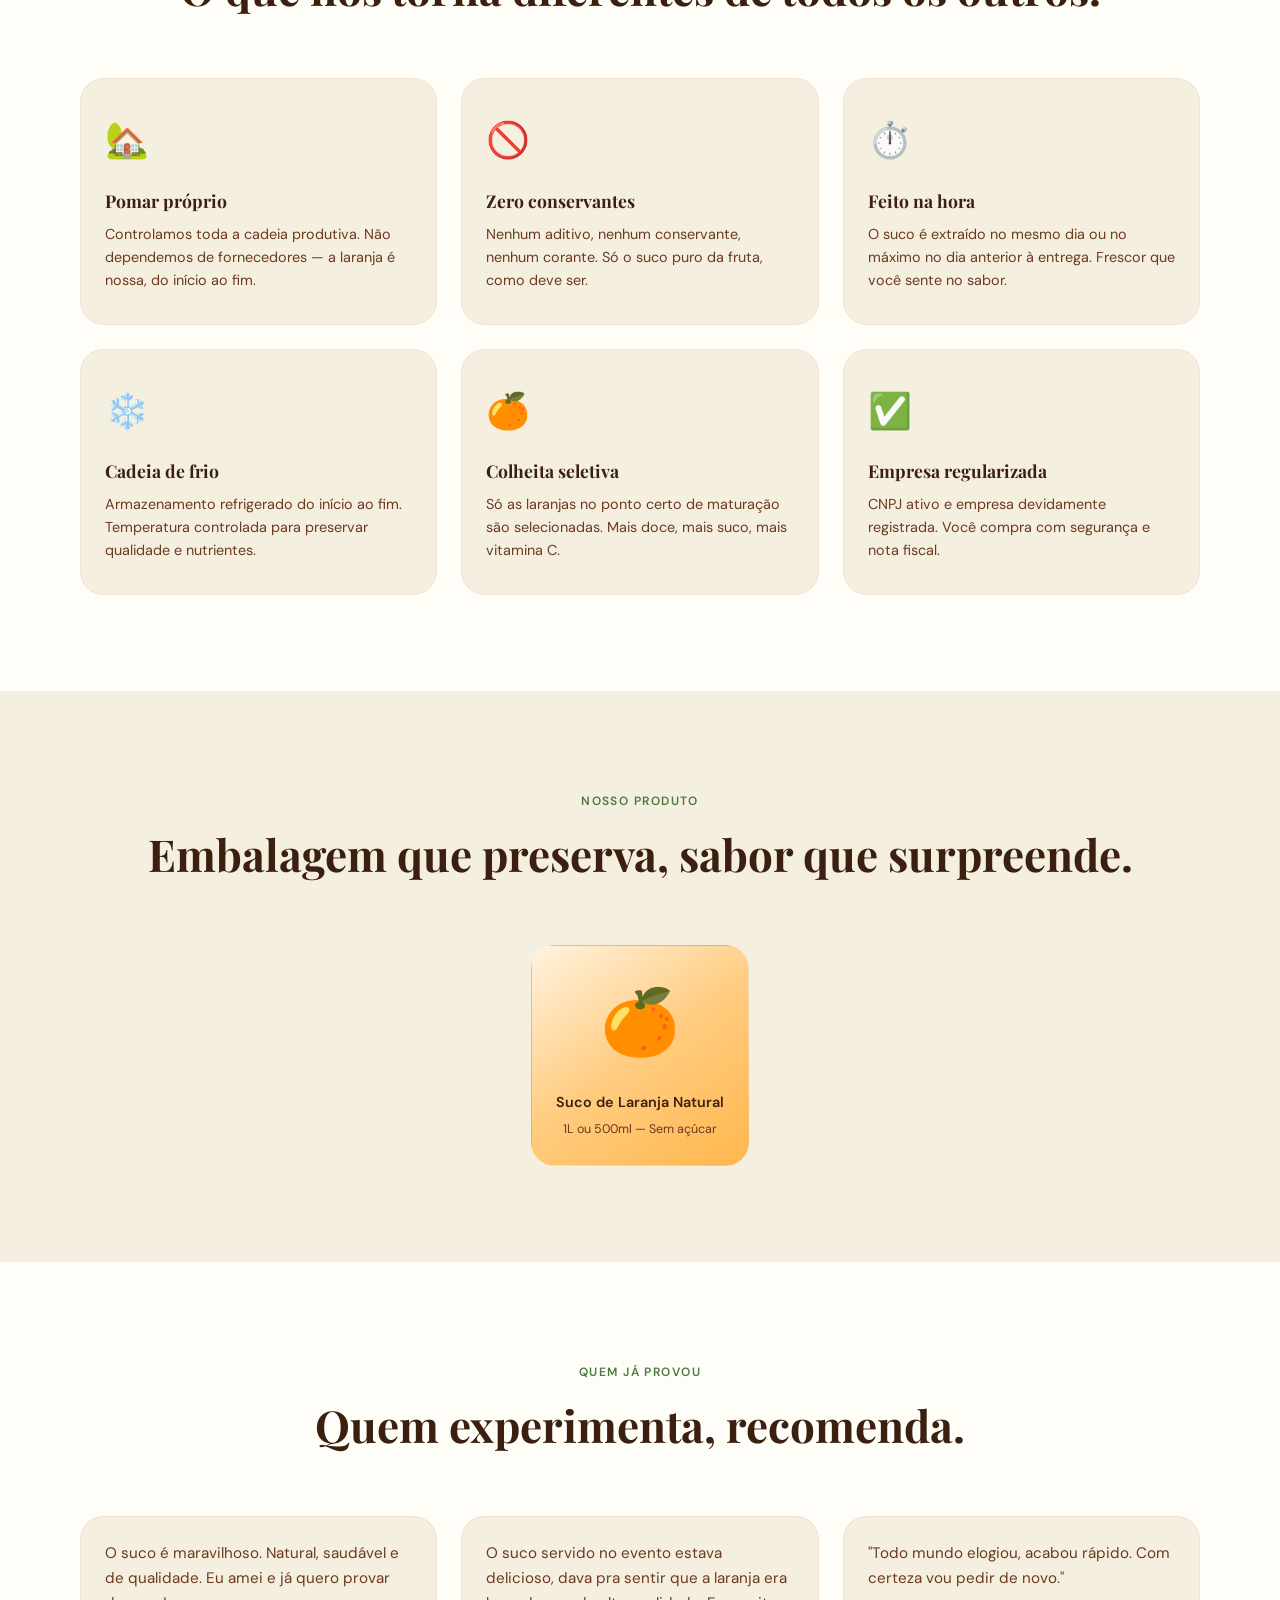
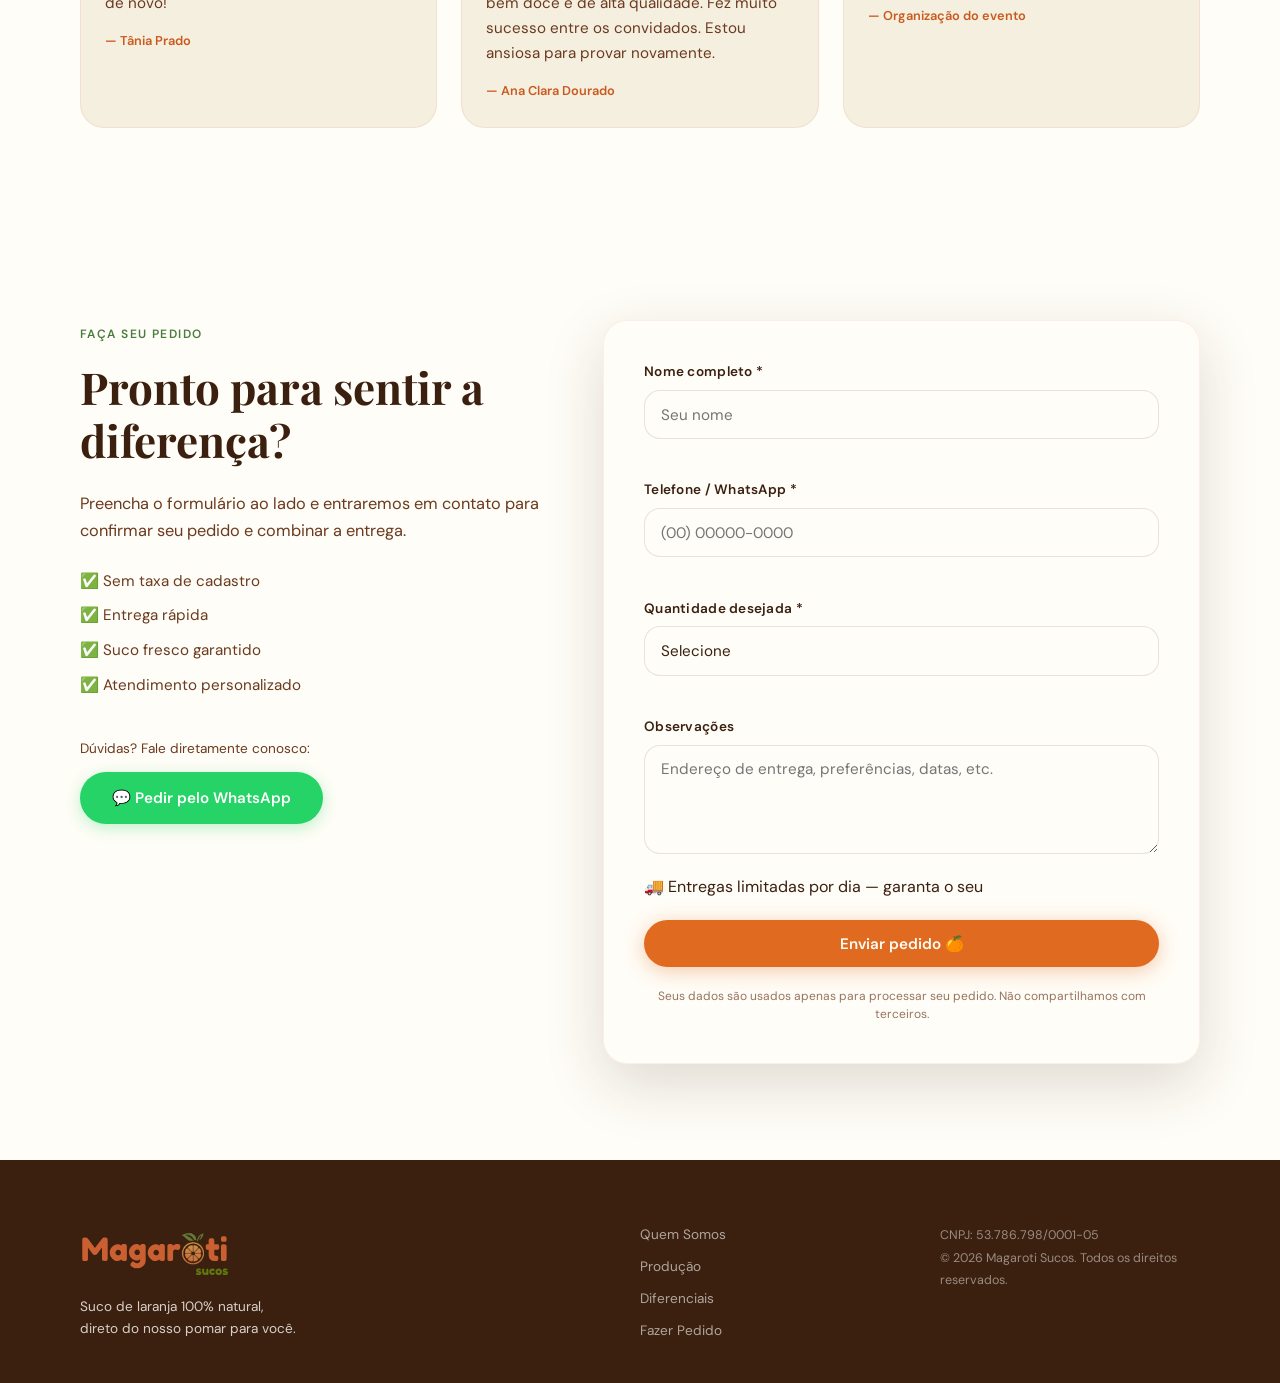
==== commit 43e72a30: "add" ====
--- a/index.html
+++ b/index.html
@@ -36,7 +36,8 @@
         <li><a href="#sobre" class="nav__link">Quem Somos</a></li>
         <li><a href="#processo" class="nav__link">Produção</a></li>
         <li><a href="#diferenciais" class="nav__link">Diferenciais</a></li>
-        <li><a href="#galeria" class="nav__link">Galeria</a></li>
+        <li><a href="#galeria" class="nav__link">Produto</a></li>
+        <li><a href="#depoimentos" class="nav__link">Depoimentos</a></li>
         <li><a href="#pedido" class="nav__link nav__link--cta">Fazer Pedido</a></li>
       </ul>
       <button class="nav__hamburger" id="hamburger" aria-label="Menu" aria-expanded="false">
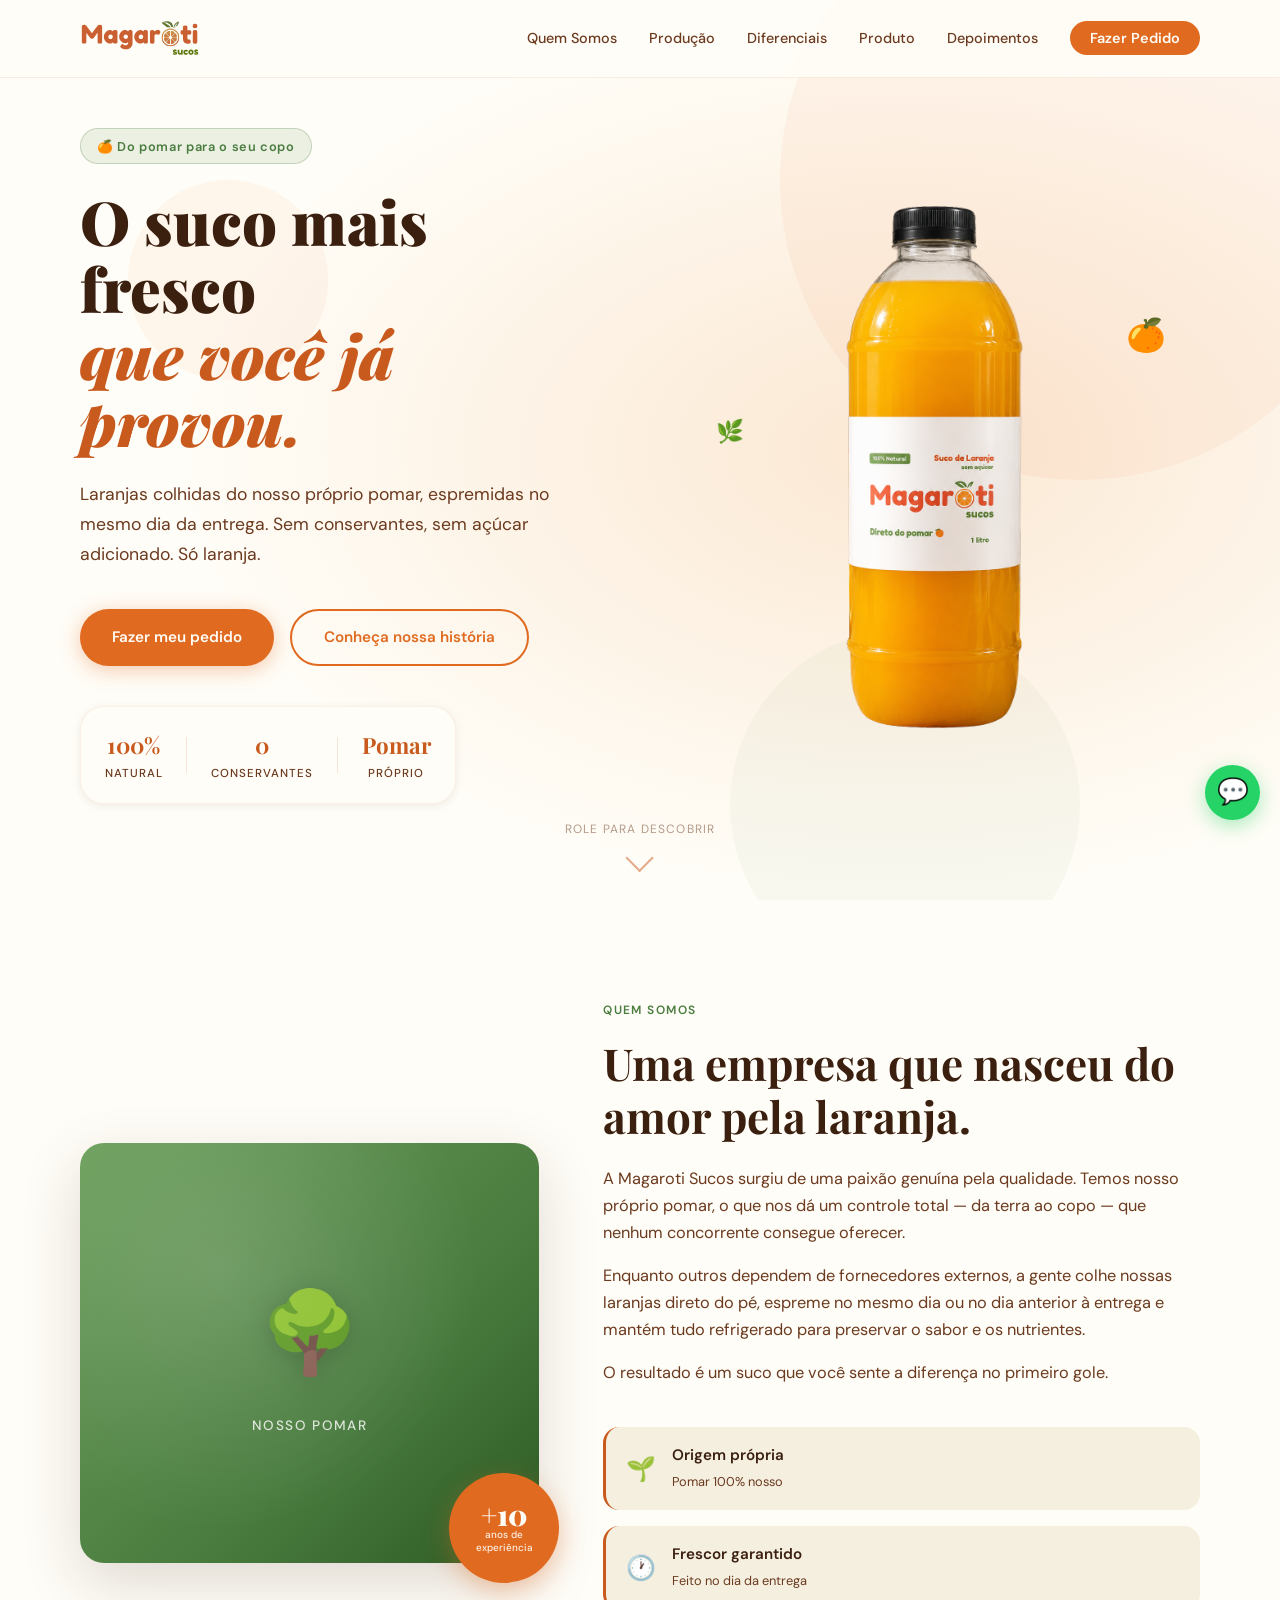
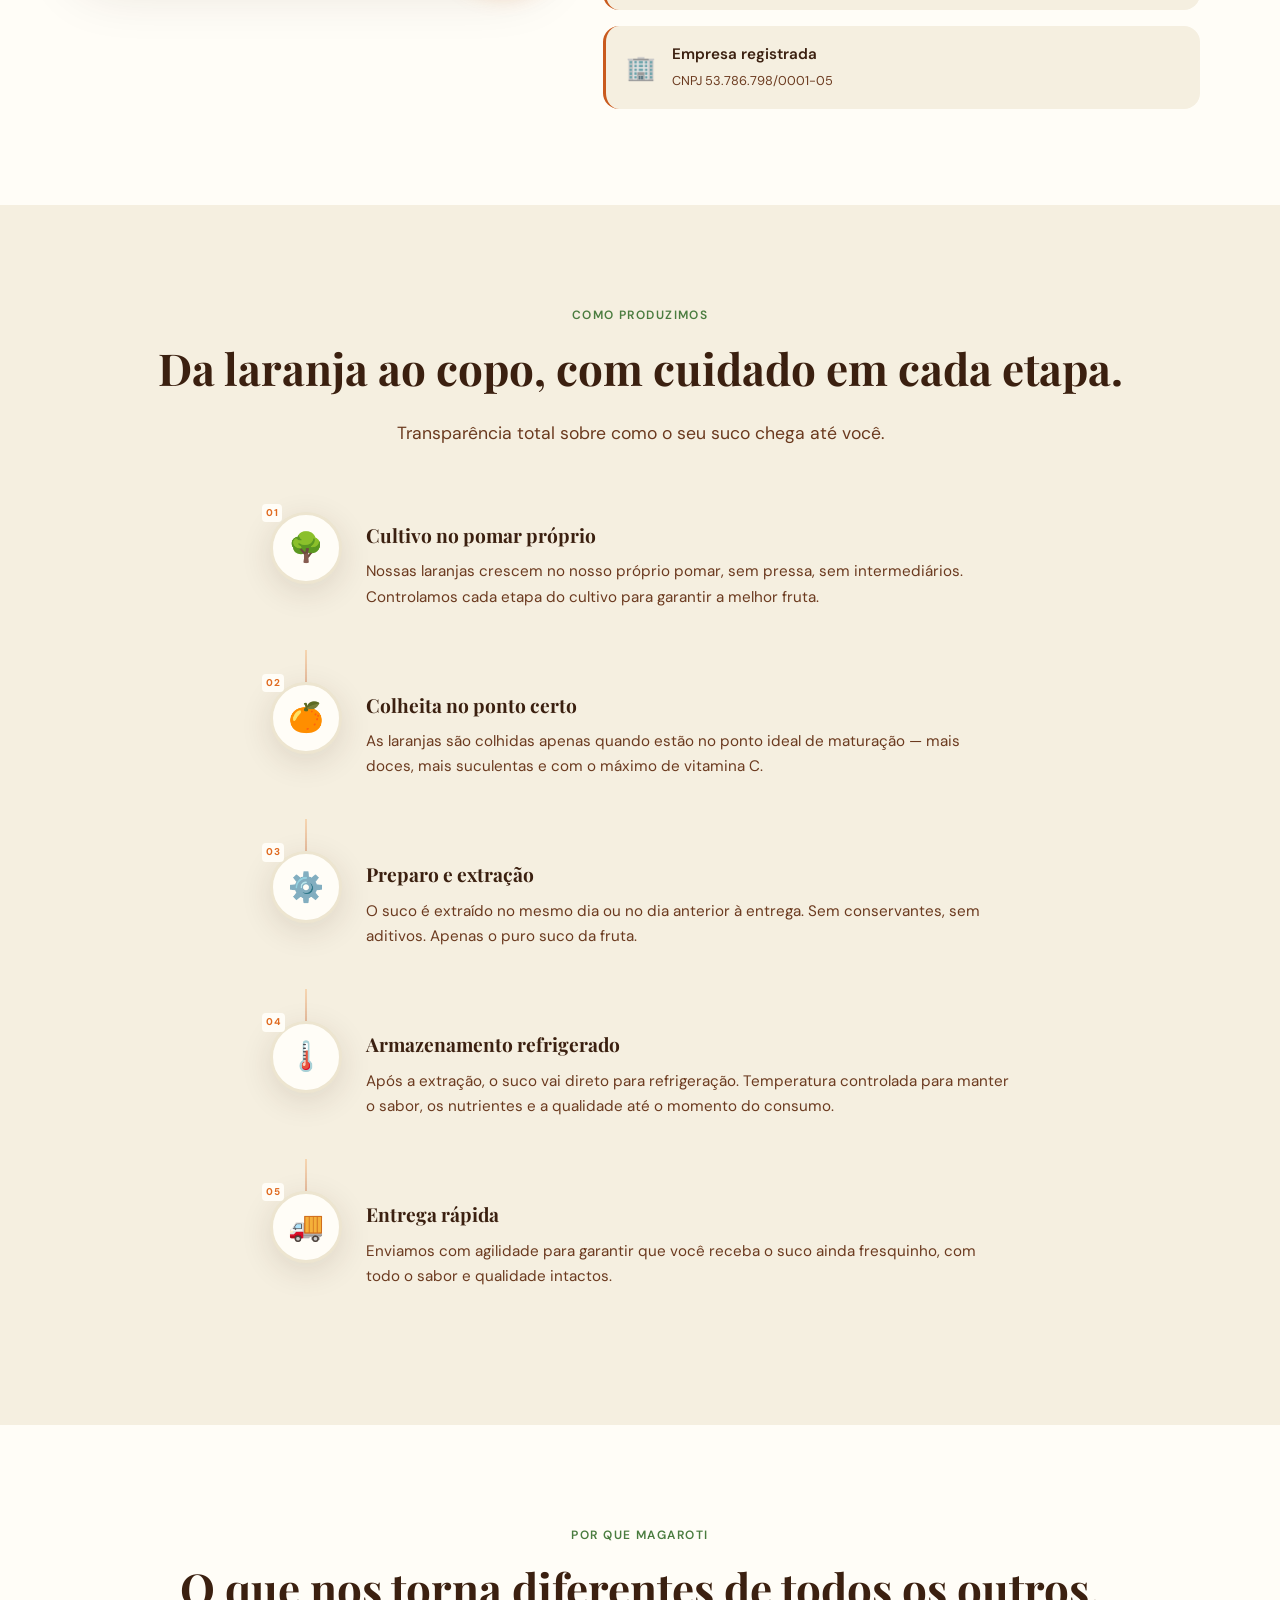
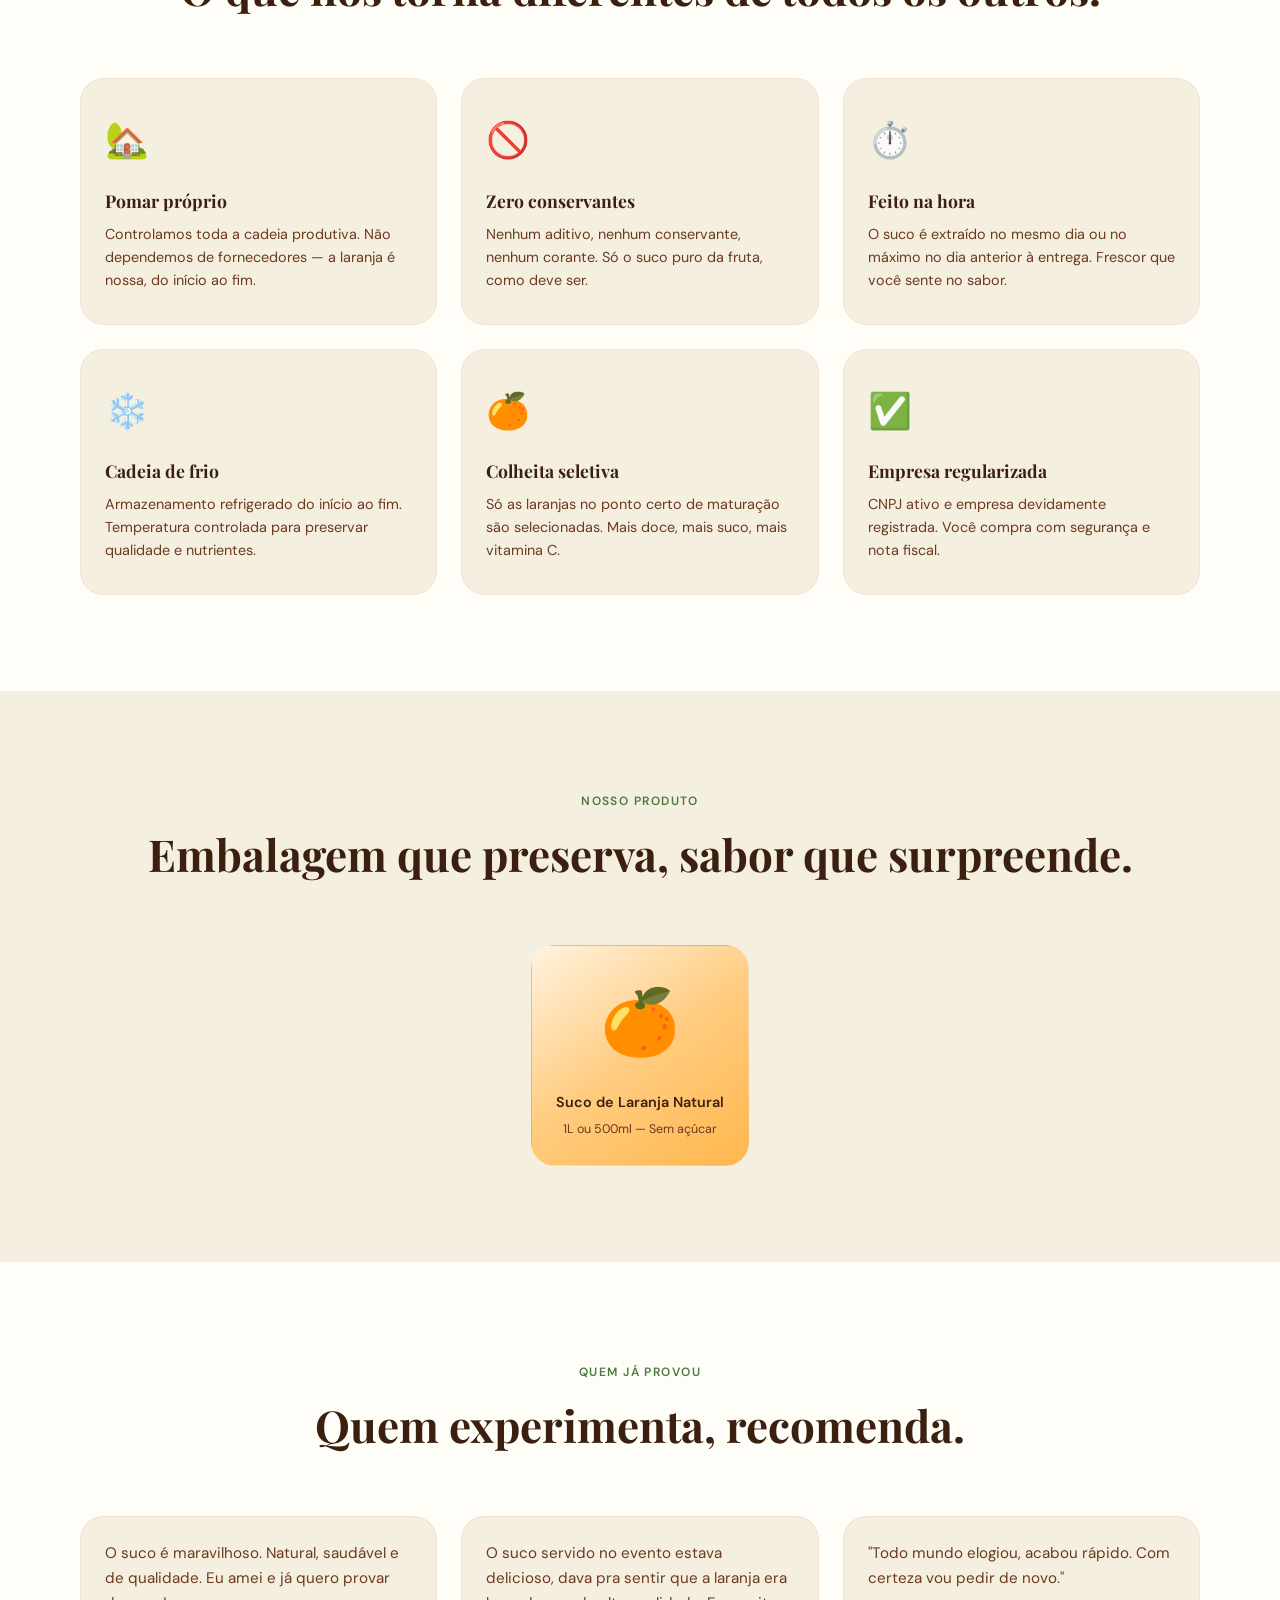
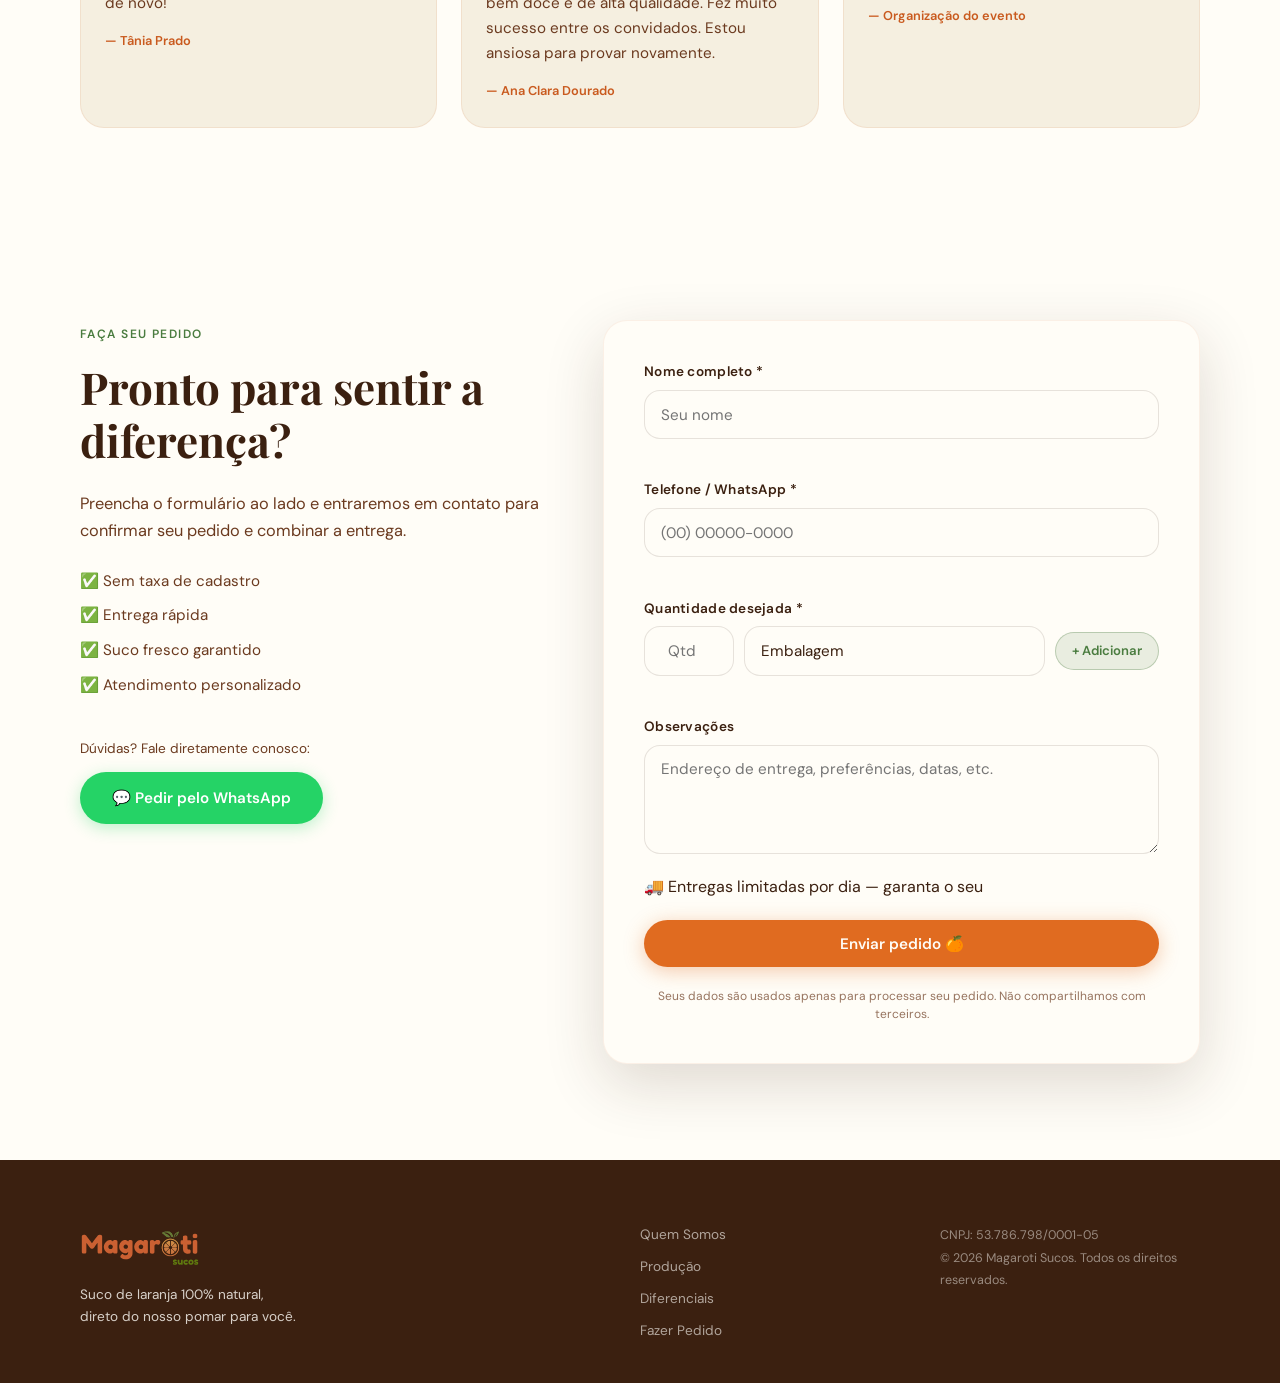
==== commit c9ab2d7f: "add" ====
--- a/index.html
+++ b/index.html
@@ -26,7 +26,7 @@
   <header class="header" id="header">
     <nav class="nav container">
       <!-- <a href="#hero" class="nav__logo" aria-label="Magaroti Sucos">
-        <span class="logo-text">Magaroti</span>
+        <span class="logo-text">Magaroti</span>x
         <span class="logo-sub">sucos</span>
       </a> -->
        <a href="#hero" class="nav__logo" aria-label="Magaroti Sucos">
@@ -34,6 +34,7 @@
       </a>
       <ul class="nav__links" id="navLinks">
         <li><a href="#sobre" class="nav__link">Quem Somos</a></li>
+        <!-- <li><a href="#familia" class="nav__link">Nossa Família</a></li> -->
         <li><a href="#processo" class="nav__link">Produção</a></li>
         <li><a href="#diferenciais" class="nav__link">Diferenciais</a></li>
         <li><a href="#galeria" class="nav__link">Produto</a></li>
@@ -89,17 +90,11 @@
           </div>
         </div>
         <div class="hero__visual">
+            
           <div class="hero__bottle-wrap">
-            <div class="hero__bottle">
-              <div class="bottle-label">
-                <span class="label-brand">Magaroti</span>
-                <span class="label-type">Suco de Laranja</span>
-                <span class="label-size">500ml</span>
-              </div>
-            </div>
+            <img src="img/produto.svg" alt="Produto Magaroti Sucos">
             <div class="hero__slice hero__slice--1">🍊</div>
             <div class="hero__slice hero__slice--2">🌿</div>
-            <div class="hero__slice hero__slice--3">✨</div>
           </div>
         </div>
       </div>
@@ -156,6 +151,47 @@
         </div>
       </div>
     </section>
+
+    <!-- ===== FAMÍLIA ===== -->
+<!-- <section class="familia section" id="familia">
+  <div class="container">
+    <div class="section-header">
+      <span class="section-label">Quem faz acontecer</span>
+      <h2 class="section-title">Conheça nossa família</h2>
+      <p class="section-desc">Do pomar ao copo, cada etapa tem um rosto e uma história por trás.</p>
+    </div>
+    <div class="familia__grid">
+
+      <div class="familia__card">
+        <div class="familia__avatar familia__avatar--pai">🌳</div>
+        <div class="familia__info">
+          <span class="familia__role">O Produtor</span>
+          <h3 class="familia__nome">Pai</h3>
+          <p>Quem cuida do pomar com dedicação de anos. É ele quem conhece cada pé de laranja, quem sente quando a fruta está no ponto certo para colher. Toda a qualidade começa nas mãos dele.</p>
+        </div>
+      </div>
+
+      <div class="familia__card familia__card--destaque">
+        <div class="familia__avatar familia__avatar--mae">🍊</div>
+        <div class="familia__info">
+          <span class="familia__role">A Produtora</span>
+          <h3 class="familia__nome">Mãe</h3>
+          <p>A responsável por transformar a laranja em suco. É ela quem espreme, embala e garante que cada garrafa saia perfeita. O cuidado e o carinho que você sente no sabor vêm das mãos dela.</p>
+        </div>
+      </div>
+
+      <div class="familia__card">
+        <div class="familia__avatar familia__avatar--filho">📲</div>
+        <div class="familia__info">
+          <span class="familia__role">O Gestor</span>
+          <h3 class="familia__nome">O Filho</h3>
+          <p>Cuida de tudo que acontece fora do pomar — administração, marketing, divulgação e relacionamento com os clientes. É quem leva o trabalho da família até você.</p>
+        </div>
+      </div>
+
+    </div>
+  </div>
+</section> -->
 
     <!-- ===== PROCESSO ===== -->
     <section class="processo section section--alt" id="processo">
@@ -334,17 +370,55 @@
               <span class="form__error" id="erroTelefone"></span>
             </div>
             <div class="form__group">
-              <label class="form__label" for="quantidade">Quantidade desejada *</label>
-              <select class="form__input form__select" id="quantidade" name="quantidade" required>
-                <option value="" disabled selected>Selecione</option>
-                <option value="1-5">1 a 5 unidades (500ml)</option>
-                <option value="6-12">6 a 12 unidades</option>
-                <option value="13-24">13 a 24 unidades</option>
-                <option value="25+">25 ou mais unidades</option>
-                <option value="personalizado">Quantidade personalizada</option>
-              </select>
-              <span class="form__error" id="erroQuantidade"></span>
-            </div>
+  <label class="form__label">Quantidade desejada *</label>
+
+  <div class="quantidade-wrap" id="quantidadeWrap">
+
+    <!-- Item 1 (sempre visível) -->
+    <div class="quantidade-item" id="item1">
+      <input
+        class="form__input quantidade-num"
+        type="number"
+        id="qtd1"
+        name="qtd1"
+        placeholder="Qtd"
+        min="1"
+        max="999"
+      />
+      <select class="form__input form__select quantidade-tipo" id="tipo1" name="tipo1">
+        <option value="" disabled selected>Embalagem</option>
+        <option value="500ml">500ml</option>
+        <option value="1L">1 Litro</option>
+      </select>
+      <button type="button" class="btn-add-item" id="btnAddItem" title="Adicionar outro tamanho">
+        + Adicionar
+      </button>
+    </div>
+
+    <!-- Item 2 (oculto por padrão) -->
+    <div class="quantidade-item" id="item2" hidden>
+      <input
+        class="form__input quantidade-num"
+        type="number"
+        id="qtd2"
+        name="qtd2"
+        placeholder="Qtd"
+        min="1"
+        max="999"
+      />
+      <select class="form__input form__select quantidade-tipo" id="tipo2" name="tipo2">
+        <option value="" disabled selected>Embalagem</option>
+        <option value="500ml">500ml</option>
+        <option value="1L">1 Litro</option>
+      </select>
+      <button type="button" class="btn-remove-item" id="btnRemoveItem" title="Remover">
+        ✕
+      </button>
+    </div>
+
+  </div>
+  <span class="form__error" id="erroQuantidade"></span>
+</div>
             <div class="form__group">
               <label class="form__label" for="observacoes">Observações</label>
               <textarea class="form__input form__textarea" id="observacoes" name="observacoes" placeholder="Endereço de entrega, preferências, datas, etc." rows="4"></textarea>
--- a/styles.css
+++ b/styles.css
@@ -200,7 +200,7 @@
 }
 
 .nav__logo-img{
-  width: 150px;
+  width: 120px;
   height: auto;
 }
 
@@ -406,6 +406,12 @@
   display: flex;
   justify-content: center;
   align-items: center;
+}
+
+.hero__visual img {
+  width: 420px;
+  height: auto;
+  animation: float 4s ease-in-out infinite;
 }
 
 .hero__bottle-wrap {
@@ -1107,10 +1113,181 @@
 .fade-up:nth-child(5) { transition-delay: .4s; }
 .fade-up:nth-child(6) { transition-delay: .5s; }
 
+/* ===== LOADING SPINNER BOTÃO ===== */
+.btn-spinner {
+  display: inline-block;
+  width: 16px;
+  height: 16px;
+  border: 2px solid rgba(255, 255, 255, 0.4);
+  border-top-color: #fff;
+  border-radius: 50%;
+  animation: spin 0.7s linear infinite;
+  vertical-align: middle;
+}
+
+@keyframes spin {
+  to { transform: rotate(360deg); }
+}
+
+.btn:disabled {
+  opacity: 0.7;
+  cursor: not-allowed;
+  transform: none !important;
+  box-shadow: none !important;
+}
+
+/* ===== QUANTIDADE PERSONALIZADA ===== */
+.quantidade-wrap {
+  display: flex;
+  flex-direction: column;
+  gap: .6rem;
+}
+
+.quantidade-item {
+  display: grid;
+  grid-template-columns: 90px 1fr auto;
+  gap: .6rem;
+  align-items: center;
+}
+
+.quantidade-num {
+  text-align: center;
+}
+
+.btn-add-item,
+.btn-remove-item {
+  padding: .6rem 1rem;
+  border-radius: var(--radius-full);
+  font-size: .82rem;
+  font-weight: 600;
+  white-space: nowrap;
+  transition: background var(--duration) var(--ease),
+              transform var(--duration) var(--ease);
+}
+
+.btn-add-item {
+  background: rgba(74,124,63,.12);
+  color: var(--verde);
+  border: 1.5px solid rgba(74,124,63,.3);
+}
+.btn-add-item:hover {
+  background: rgba(74,124,63,.22);
+  transform: translateY(-1px);
+}
+
+.btn-remove-item {
+  background: rgba(211,47,47,.08);
+  color: #D32F2F;
+  border: 1.5px solid rgba(211,47,47,.2);
+  width: 36px;
+  height: 36px;
+  padding: 0;
+  display: flex;
+  align-items: center;
+  justify-content: center;
+  border-radius: 50%;
+}
+.btn-remove-item:hover {
+  background: rgba(211,47,47,.16);
+}
+/* =========================================
+   FAMÍLIA
+   ========================================= */
+.familia__grid {
+  display: grid;
+  grid-template-columns: repeat(3, 1fr);
+  gap: 1.5rem;
+  align-items: start;
+}
+
+.familia__card {
+  background: var(--branco);
+  border-radius: var(--radius-lg);
+  padding: 2rem 1.5rem;
+  border: 1px solid rgba(201,90,30,.08);
+  text-align: center;
+  transition: transform var(--duration) var(--ease),
+              box-shadow var(--duration) var(--ease);
+}
+
+.familia__card:hover {
+  transform: translateY(-6px);
+  box-shadow: var(--shadow-md);
+}
+
+.familia__card--destaque {
+  background: var(--creme);
+  border-color: rgba(201,90,30,.18);
+  transform: translateY(-8px);
+  box-shadow: var(--shadow-md);
+}
+
+.familia__card--destaque:hover {
+  transform: translateY(-14px);
+  box-shadow: var(--shadow-lg);
+}
+
+.familia__avatar {
+  width: 90px;
+  height: 90px;
+  border-radius: 50%;
+  display: flex;
+  align-items: center;
+  justify-content: center;
+  font-size: 2.4rem;
+  margin: 0 auto 1.25rem;
+}
+
+.familia__avatar--pai  { background: rgba(74,124,63,.12);  border: 2px solid rgba(74,124,63,.25); }
+.familia__avatar--mae  { background: rgba(224,107,32,.12); border: 2px solid rgba(224,107,32,.3); }
+.familia__avatar--filho { background: rgba(59,32,16,.07);  border: 2px solid rgba(59,32,16,.15); }
+
+.familia__role {
+  display: inline-block;
+  font-size: .72rem;
+  font-weight: 600;
+  letter-spacing: .1em;
+  text-transform: uppercase;
+  color: var(--laranja-vivo);
+  margin-bottom: .3rem;
+}
+
+.familia__nome {
+  font-family: var(--font-display);
+  font-size: 1.3rem;
+  font-weight: 700;
+  color: var(--marrom);
+  margin-bottom: .75rem;
+}
+
+.familia__info p {
+  font-size: .9rem;
+  color: var(--marrom-mid);
+  line-height: 1.65;
+}
+
+
+/* ===== RESET & BASE ===== */
+*, *::before, *::after { box-sizing: border-box; margin: 0; padding: 0; }
+
+[hidden] { display: none !important; }  /* ← adicione aqui */
+
 
 /* =========================================
    RESPONSIVO — TABLET (≤ 900px)
    ========================================= */
+
+
+@media (max-width: 900px) {
+  .familia__grid { grid-template-columns: 1fr; }
+  .familia__card--destaque { transform: translateY(0); }
+}
+
+   @media (max-width: 600px) {
+  .quantidade-item {
+    grid-template-columns: 75px 1fr auto;
+  }
+}
 @media (max-width: 900px) {
 
   .nav__links {
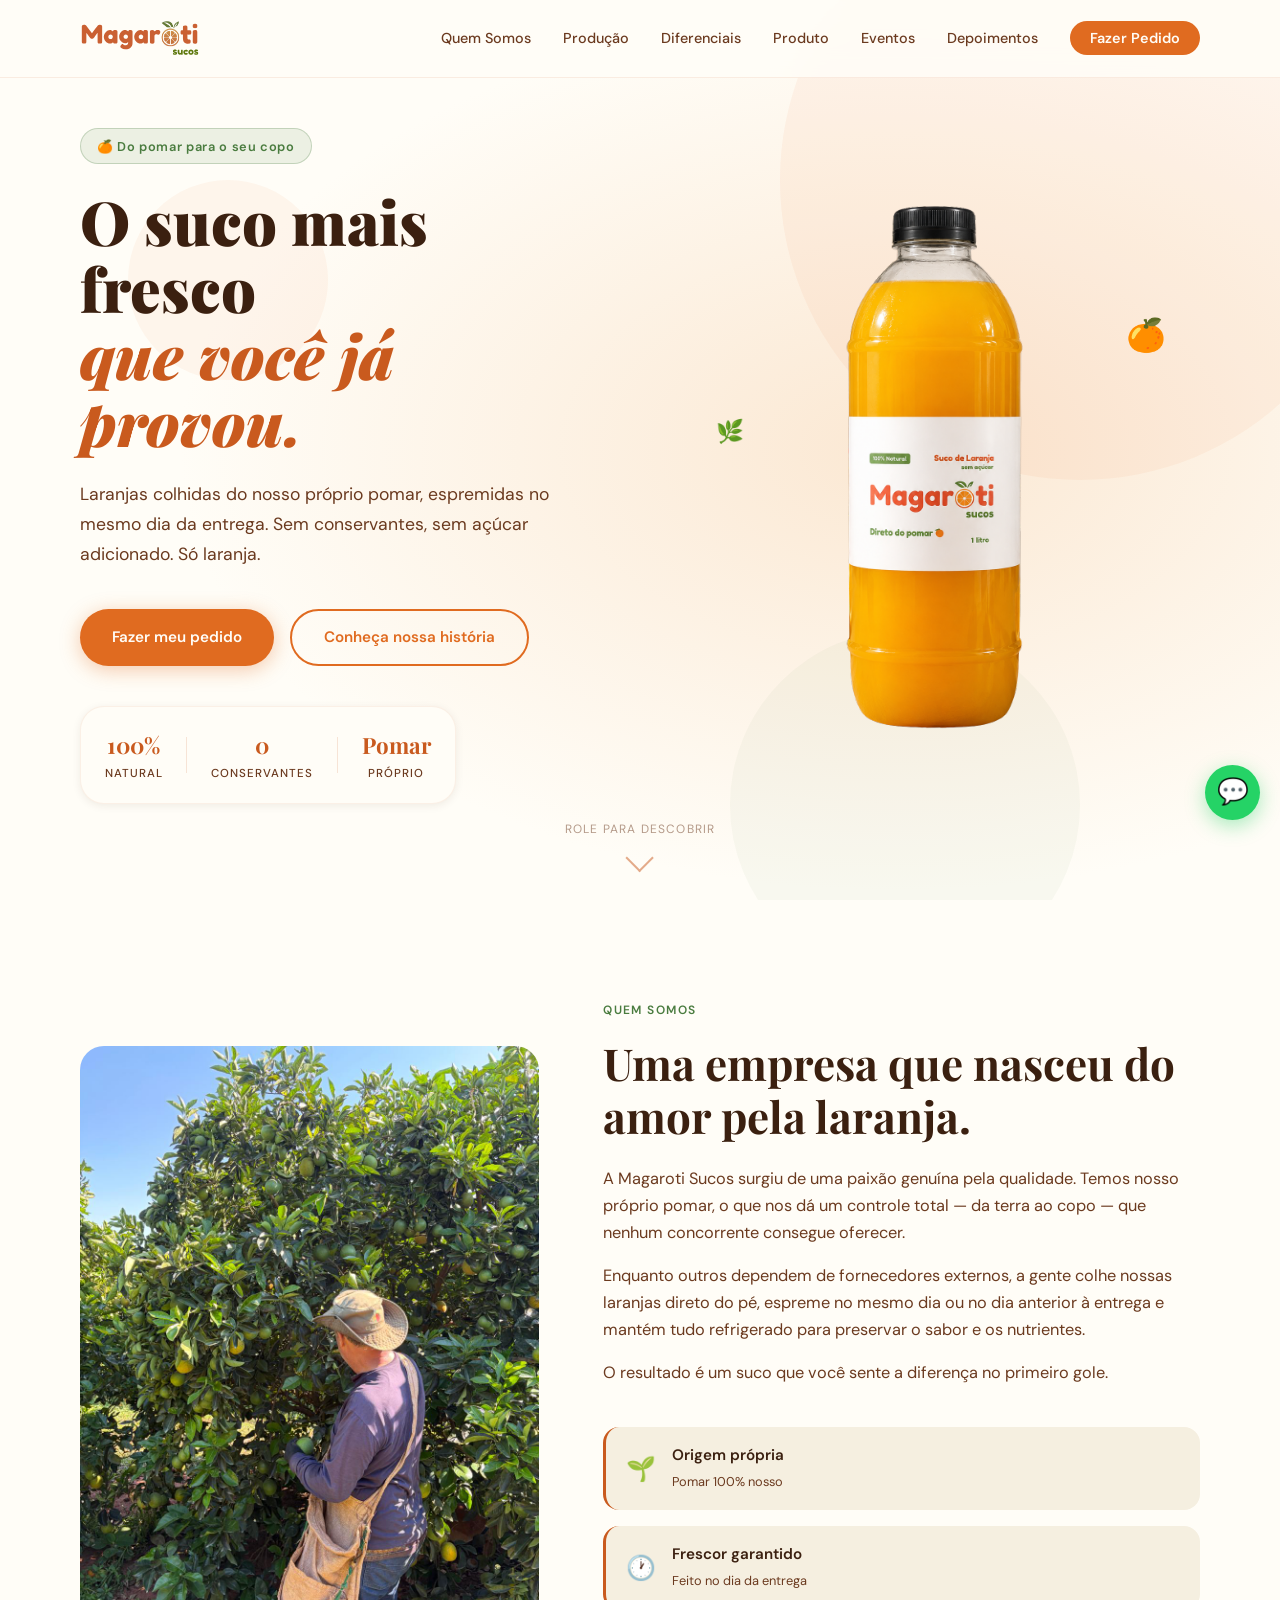
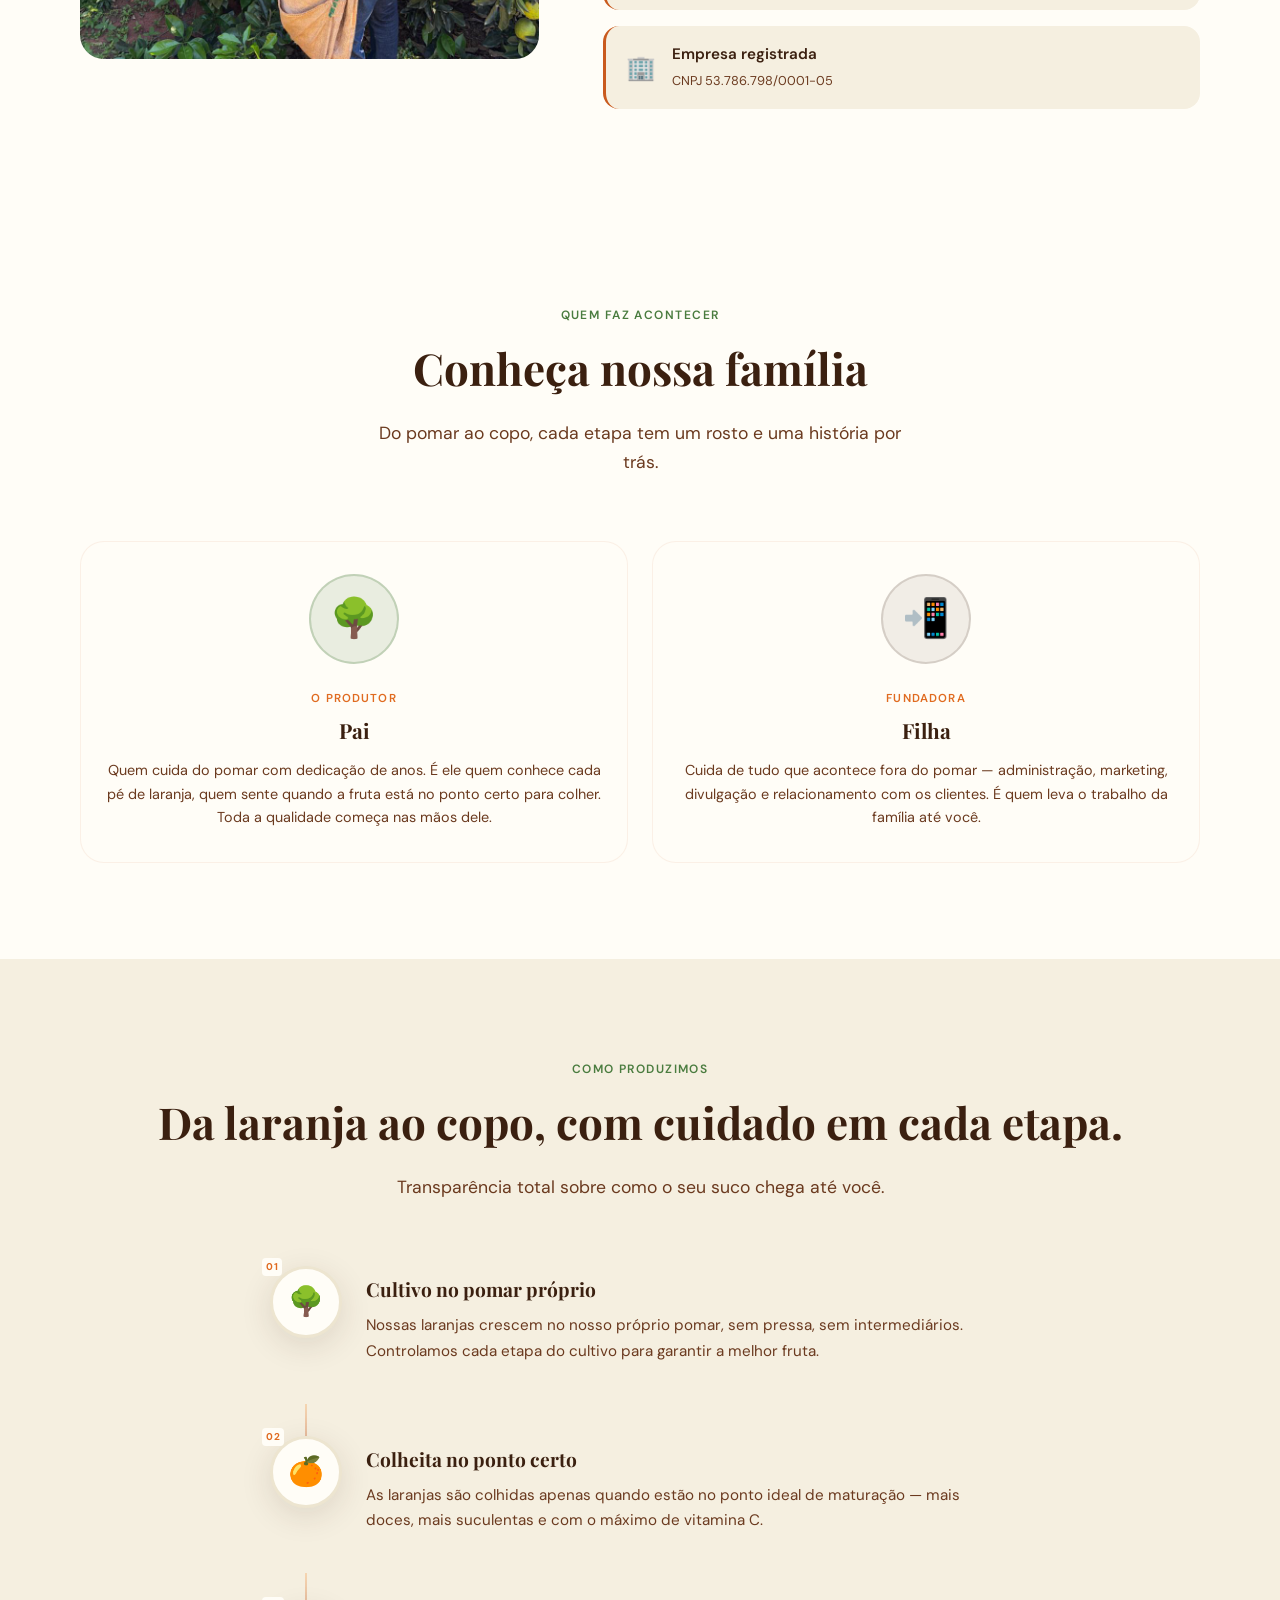
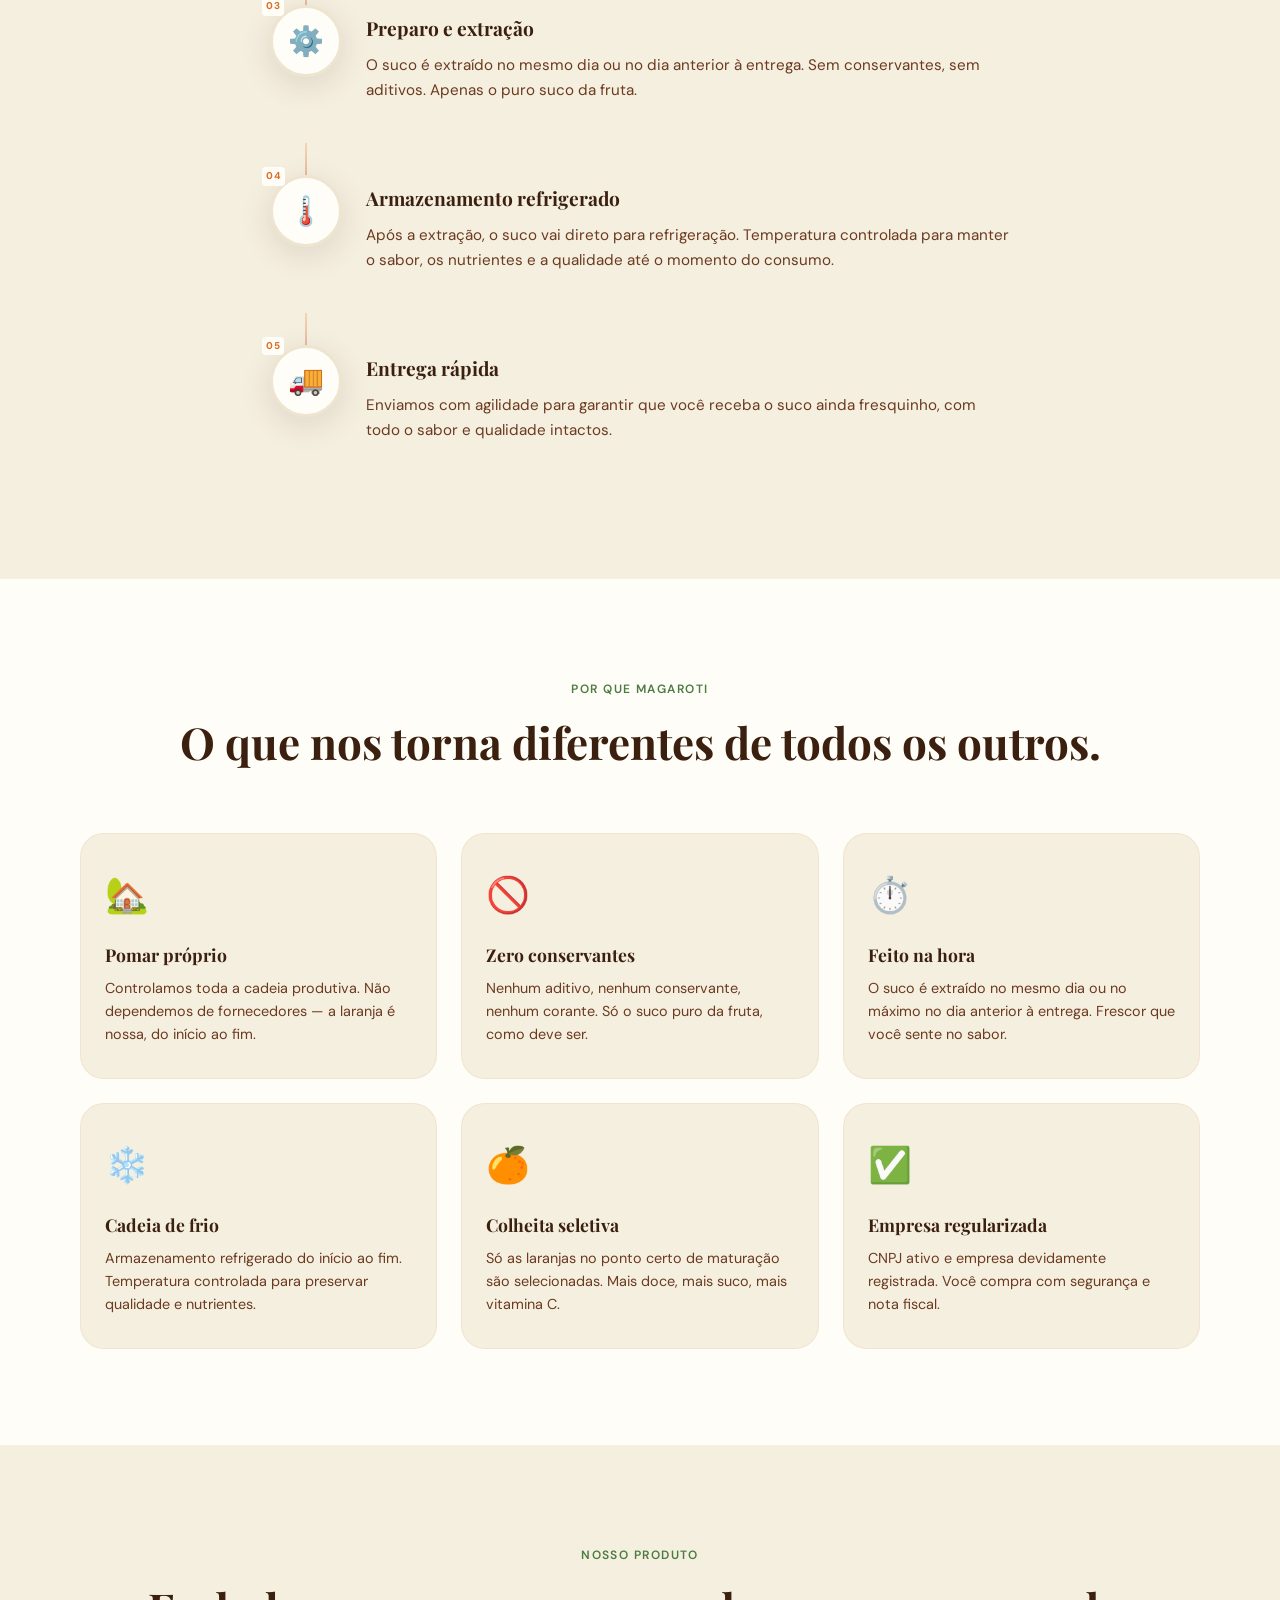
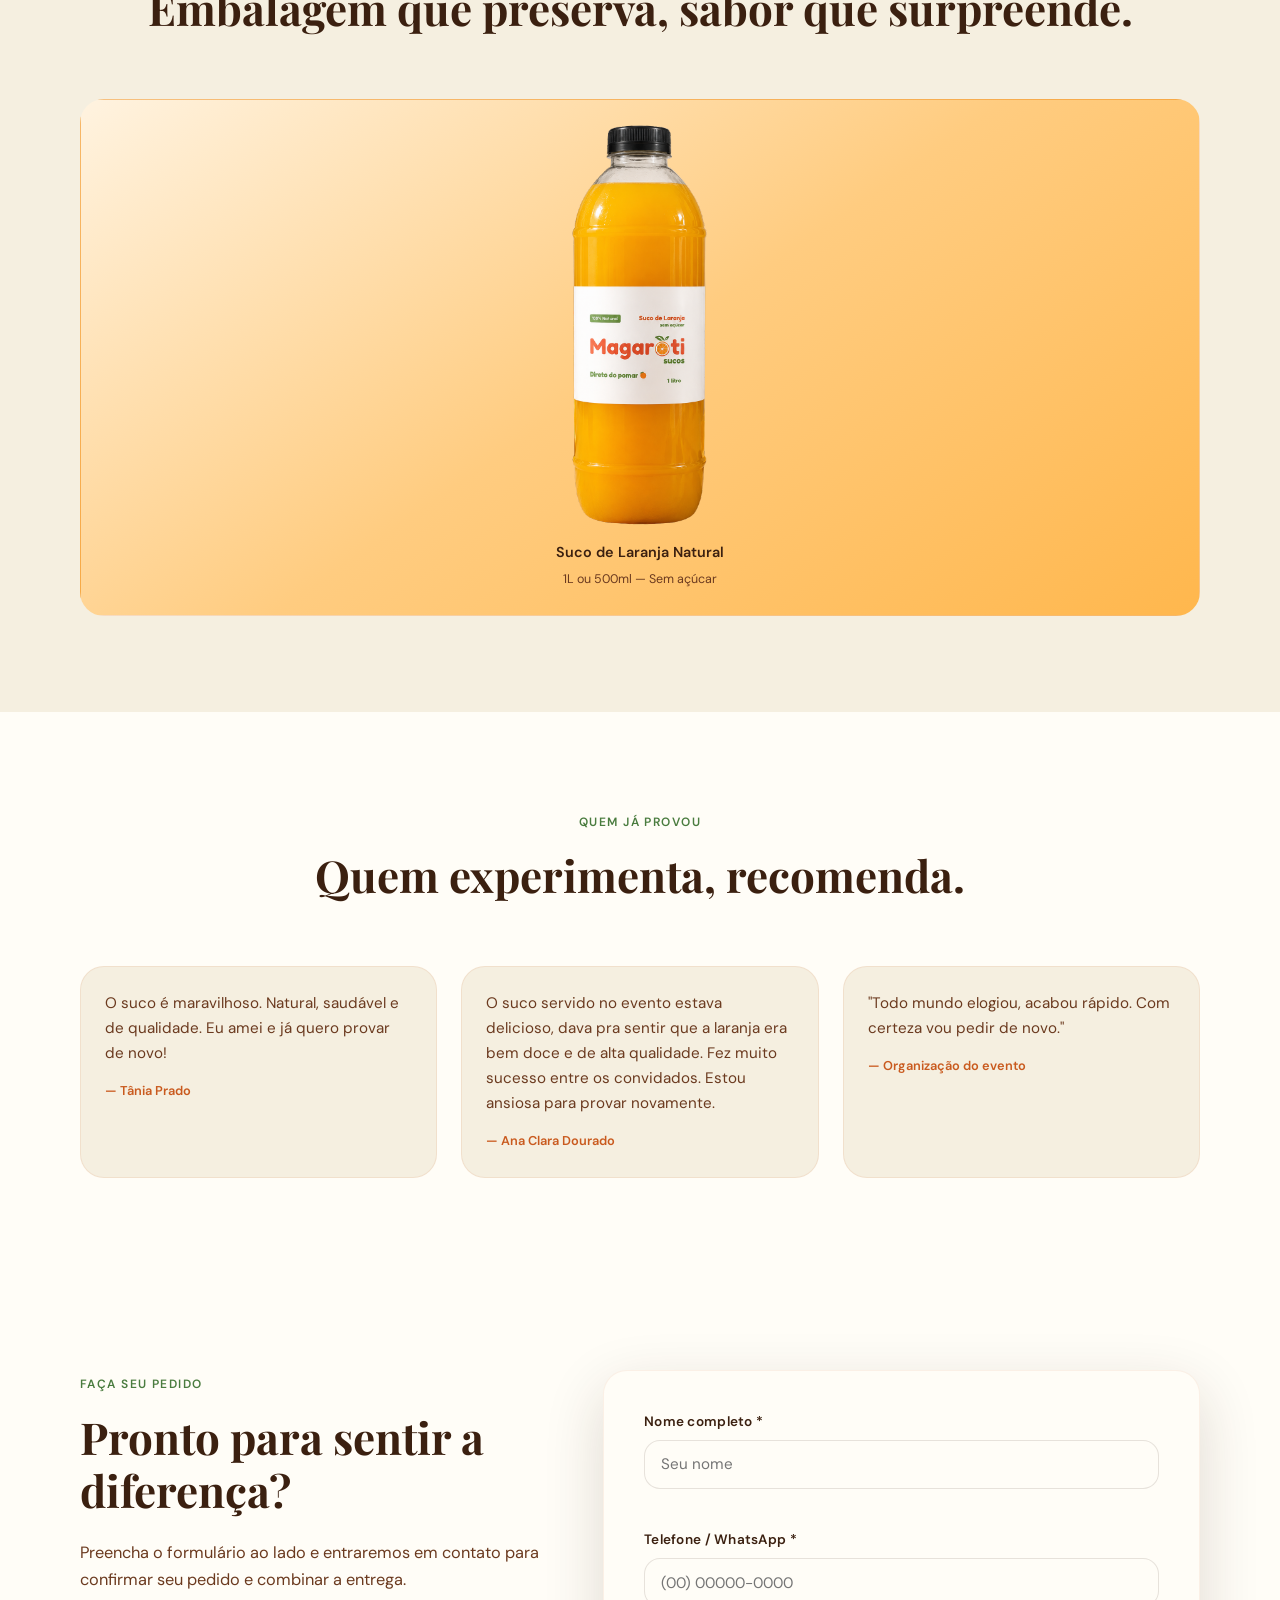
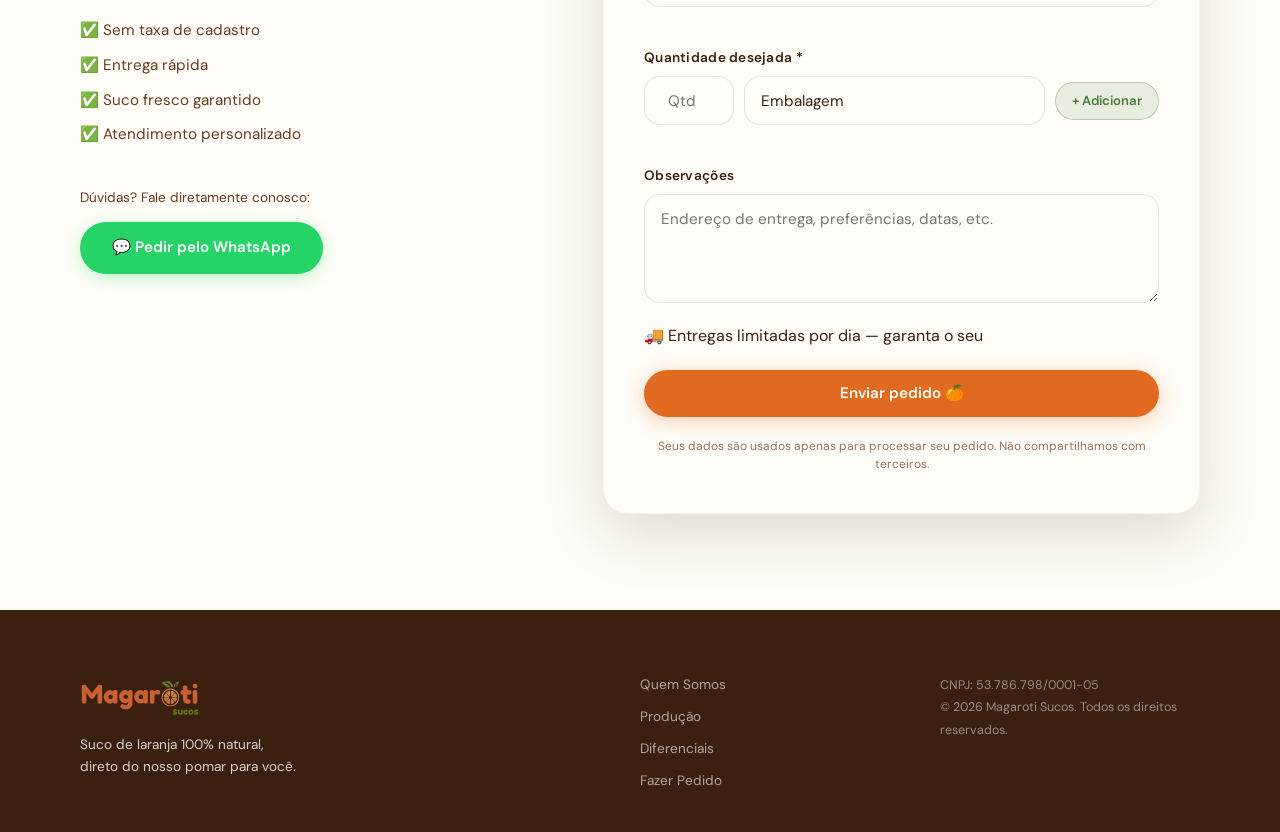
==== commit fd8ba218: "atualizado com evento" ====
--- a/index.html
+++ b/index.html
@@ -13,7 +13,7 @@
     <!-- Open Graph -->
 <meta property="og:title" content="Magaroti Sucos — 100% Natural">
 <meta property="og:description" content="Suco de laranja direto do pomar, sem conservantes. Peça agora!">
-<meta property="og:image" content="https://magarotinatural.com.br/logo_transparente.svg">
+<meta property="og:image" content="https://imgur.com/0DsJSog">
 <meta property="og:type" content="website">
 <meta property="og:url" content="https://magarotinatural.com.br">
 
@@ -38,6 +38,7 @@
         <li><a href="#processo" class="nav__link">Produção</a></li>
         <li><a href="#diferenciais" class="nav__link">Diferenciais</a></li>
         <li><a href="#galeria" class="nav__link">Produto</a></li>
+        <li><a href="eventos.html" class="nav__link">Eventos</a></li>
         <li><a href="#depoimentos" class="nav__link">Depoimentos</a></li>
         <li><a href="#pedido" class="nav__link nav__link--cta">Fazer Pedido</a></li>
       </ul>
@@ -107,18 +108,10 @@
     <!-- ===== SOBRE ===== -->
     <section class="sobre section" id="sobre">
       <div class="container sobre__grid">
-        <div class="sobre__visual">
-          <div class="sobre__img-wrap">
-            <div class="sobre__img-placeholder">
-              <div class="placeholder-icon">🌳</div>
-              <span>Nosso pomar</span>
-            </div>
-            <div class="sobre__badge-float">
-              <span class="badge-number">+10</span>
-              <span class="badge-label">anos de<br/>experiência</span>
-            </div>
-          </div>
-        </div>
+        <div class="sobre__img-wrap">
+            <img style=" border-radius: var(--radius-lg);" src="img/pai.jpeg" alt="Pomar de laranjas da Magaroti">
+            
+          </div>
         <div class="sobre__text">
           <span class="section-label">Quem Somos</span>
           <h2 class="section-title">Uma empresa que nasceu do amor pela laranja.</h2>
@@ -153,7 +146,7 @@
     </section>
 
     <!-- ===== FAMÍLIA ===== -->
-<!-- <section class="familia section" id="familia">
+<section class="familia section" id="familia">
   <div class="container">
     <div class="section-header">
       <span class="section-label">Quem faz acontecer</span>
@@ -171,27 +164,18 @@
         </div>
       </div>
 
-      <div class="familia__card familia__card--destaque">
-        <div class="familia__avatar familia__avatar--mae">🍊</div>
-        <div class="familia__info">
-          <span class="familia__role">A Produtora</span>
-          <h3 class="familia__nome">Mãe</h3>
-          <p>A responsável por transformar a laranja em suco. É ela quem espreme, embala e garante que cada garrafa saia perfeita. O cuidado e o carinho que você sente no sabor vêm das mãos dela.</p>
-        </div>
-      </div>
-
       <div class="familia__card">
         <div class="familia__avatar familia__avatar--filho">📲</div>
         <div class="familia__info">
-          <span class="familia__role">O Gestor</span>
-          <h3 class="familia__nome">O Filho</h3>
+          <span class="familia__role">Fundadora</span>
+          <h3 class="familia__nome">Filha</h3>
           <p>Cuida de tudo que acontece fora do pomar — administração, marketing, divulgação e relacionamento com os clientes. É quem leva o trabalho da família até você.</p>
         </div>
       </div>
 
     </div>
   </div>
-</section> -->
+</section>
 
     <!-- ===== PROCESSO ===== -->
     <section class="processo section section--alt" id="processo">
@@ -297,7 +281,7 @@
         <div class="galeria__grid">
           <div class="galeria__item galeria__item--featured">
             <div class="galeria__placeholder">
-              <span class="galeria__emoji">🍊</span>
+              <img style="width: 30%;" src="img/produto.svg" alt="Produto Magaroti Sucos">
               <div class="galeria__info">
                 <strong>Suco de Laranja Natural</strong>
                 <span>1L ou 500ml — Sem açúcar</span>
@@ -350,7 +334,7 @@
           </ul>
           <div class="pedido__contact">
             <p>Dúvidas? Fale diretamente conosco:</p>
-            <a href="https://wa.me/5517996700461?text=Olá!%20Quero%20fazer%20um%20pedido%20de%20suco%20de%20laranja%20🍊%0A%0ANome:%0AQuantidade%20desejada:%0AEndereço%20de%20entrega:%0A%0AVim%20pelo%20site%20😊" 
+            <a href="https://wa.me/5517997368540?text=Olá!%20Quero%20fazer%20um%20pedido%20de%20suco%20de%20laranja%20🍊%0A%0ANome:%0AQuantidade%20desejada:%0AEndereço%20de%20entrega:%0A%0AVim%20pelo%20site%20😊" 
    class="btn btn--whatsapp" 
    target="_blank">
   💬 Pedir pelo WhatsApp
@@ -465,7 +449,7 @@
   </footer>
 
 
-  <a href="https://wa.me/5517996700461?text=Olá!%20Quero%20fazer%20um%20pedido%20de%20suco%20de%20laranja%20%0A%0ANome:%0AQuantidade%20desejada:%0AEndereço%20de%20entrega:%0A%0AVim%20pelo%20site%20" 
+  <a href="https://wa.me/5517997368540?text=Olá!%20Quero%20fazer%20um%20pedido%20de%20suco%20de%20laranja%20%0A%0ANome:%0AQuantidade%20desejada:%0AEndereço%20de%20entrega:%0A%0AVim%20pelo%20site%20" 
    class="whatsapp-float" 
    target="_blank">
   💬
--- a/styles.css
+++ b/styles.css
@@ -1195,7 +1195,7 @@
    ========================================= */
 .familia__grid {
   display: grid;
-  grid-template-columns: repeat(3, 1fr);
+  grid-template-columns: repeat(2, 1fr);
   gap: 1.5rem;
   align-items: start;
 }
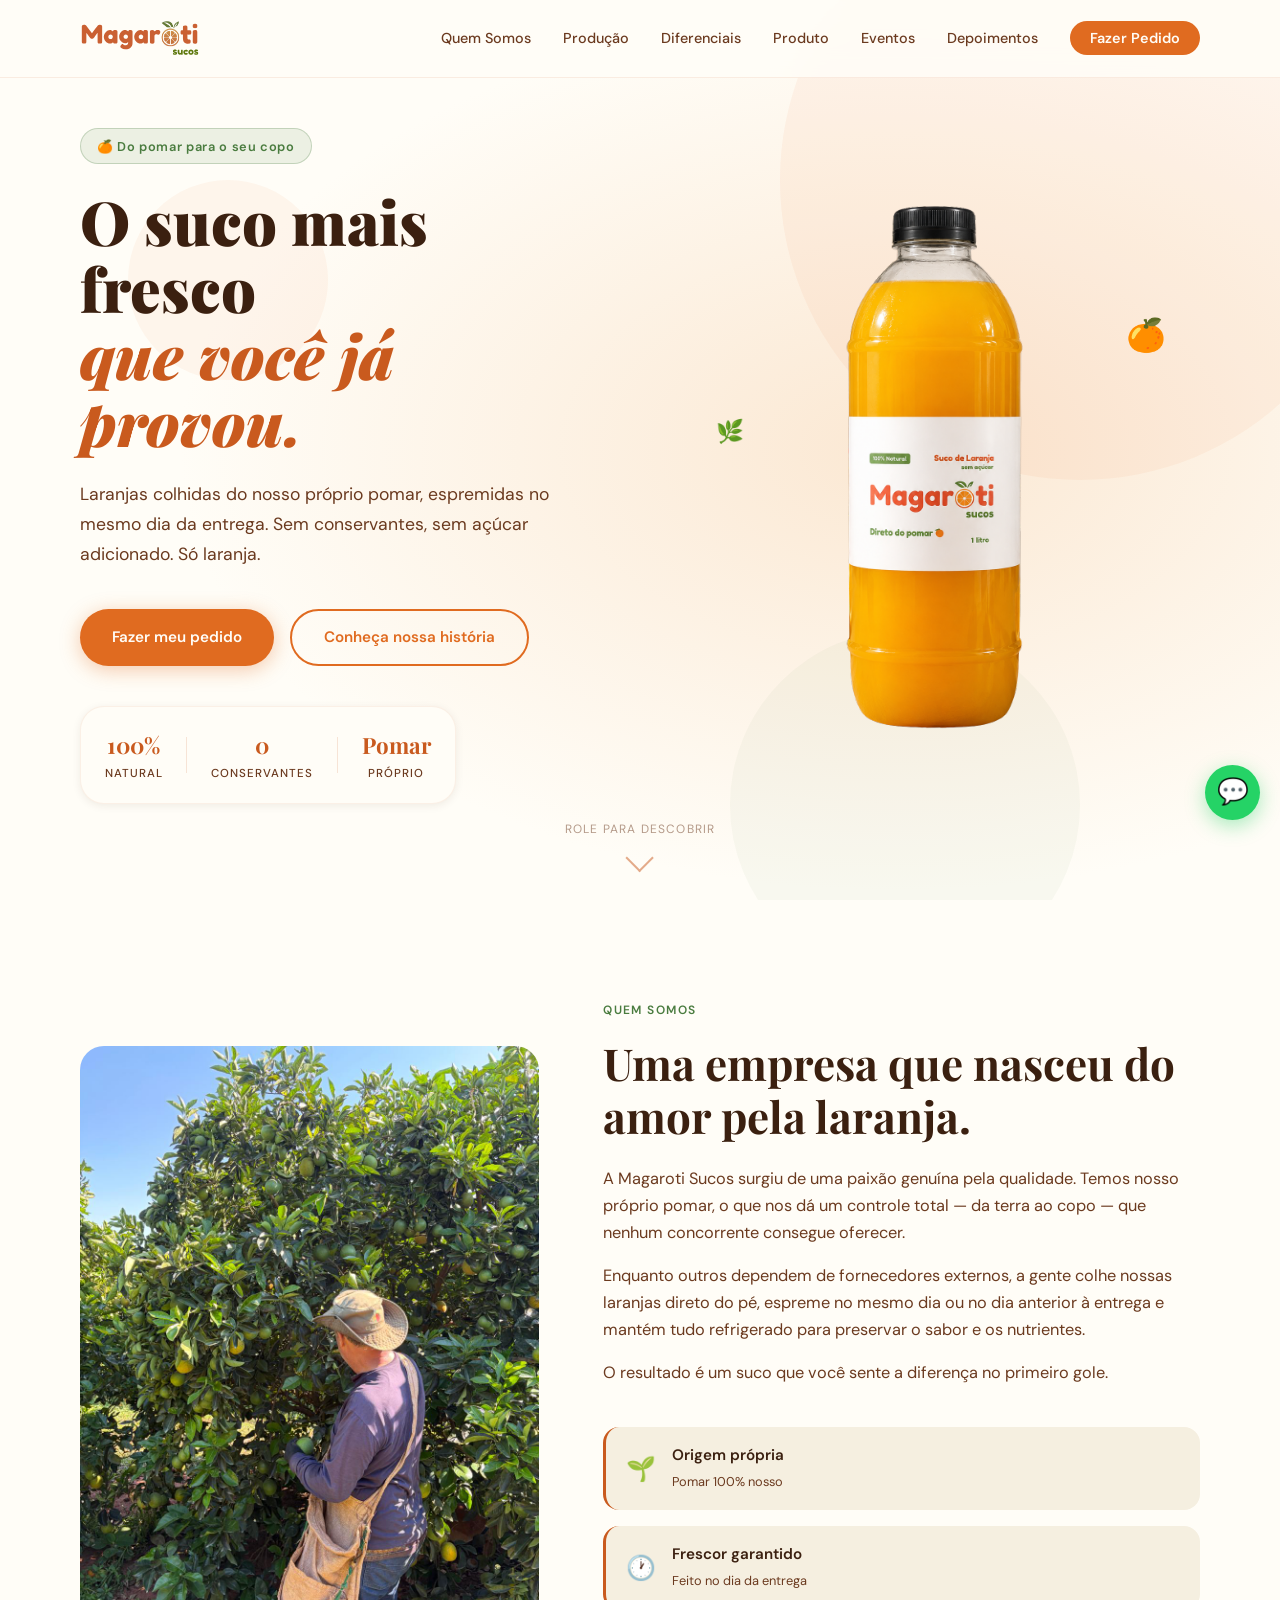
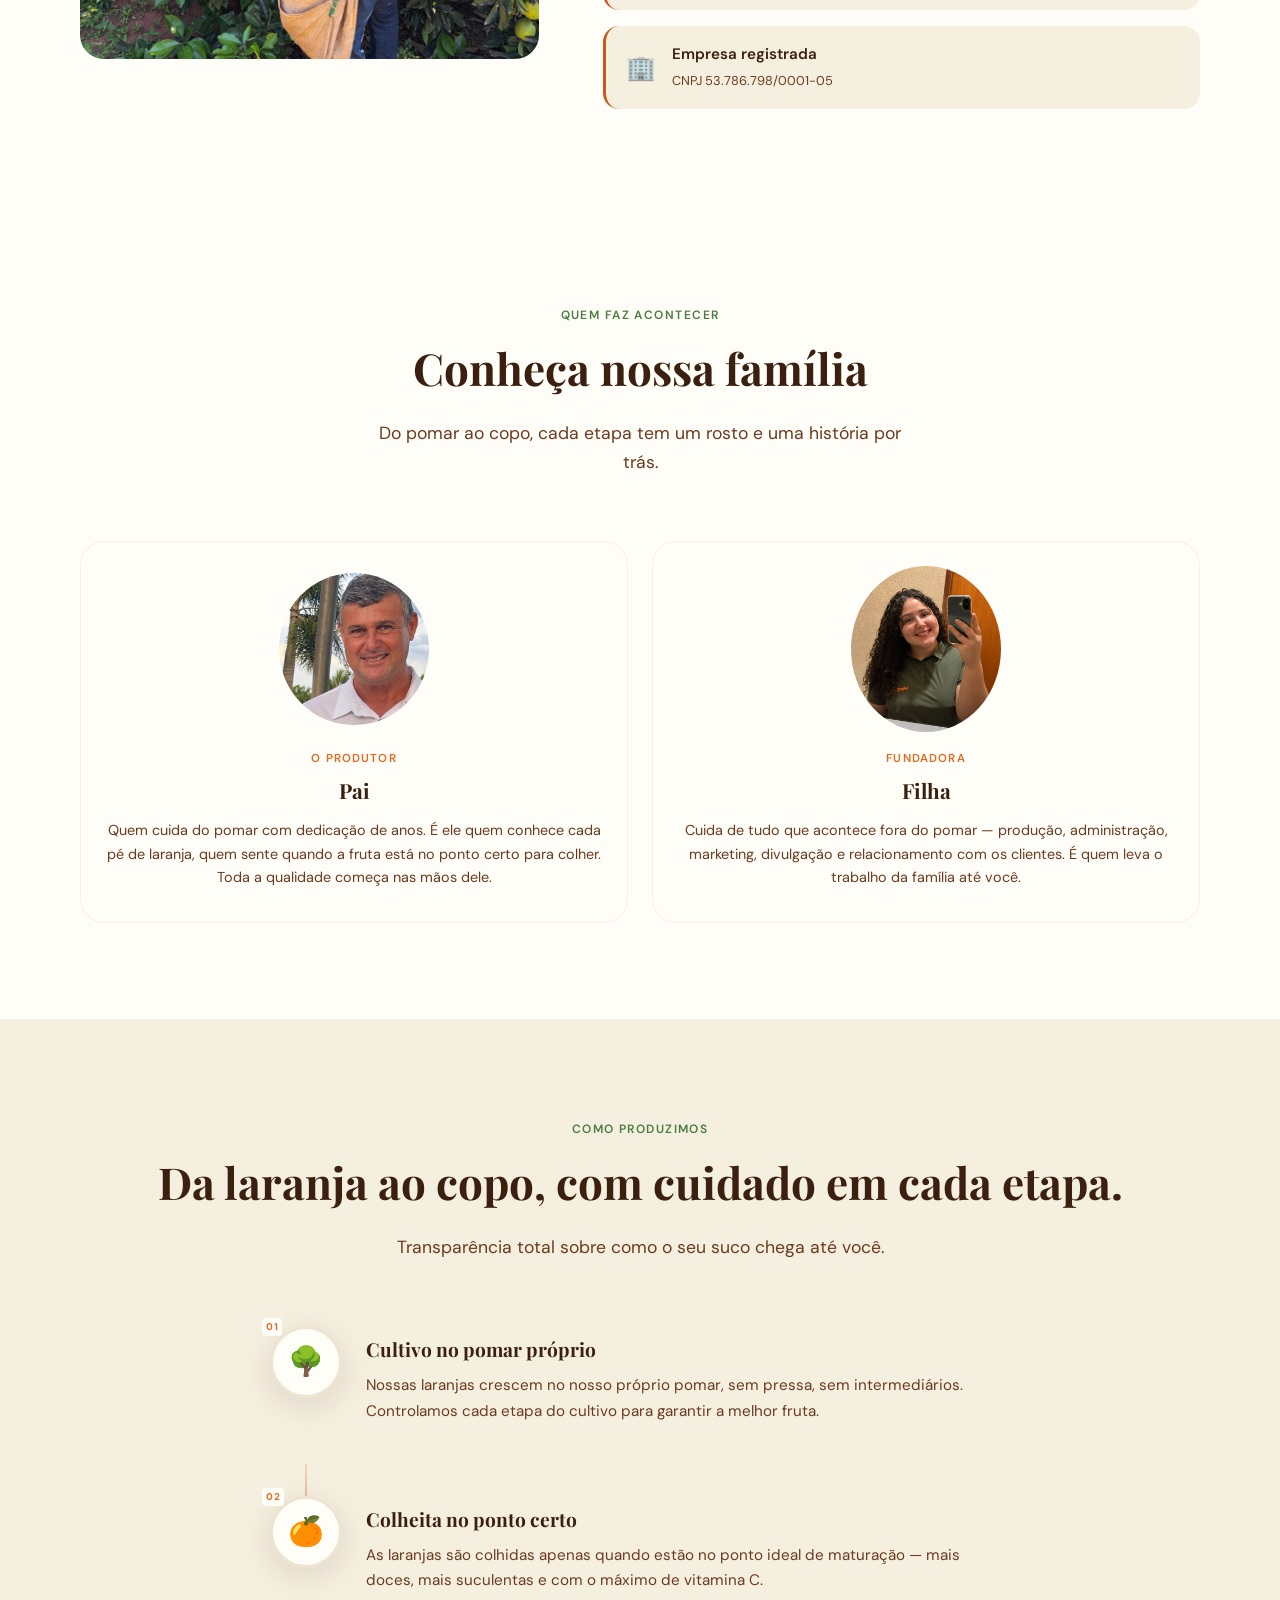
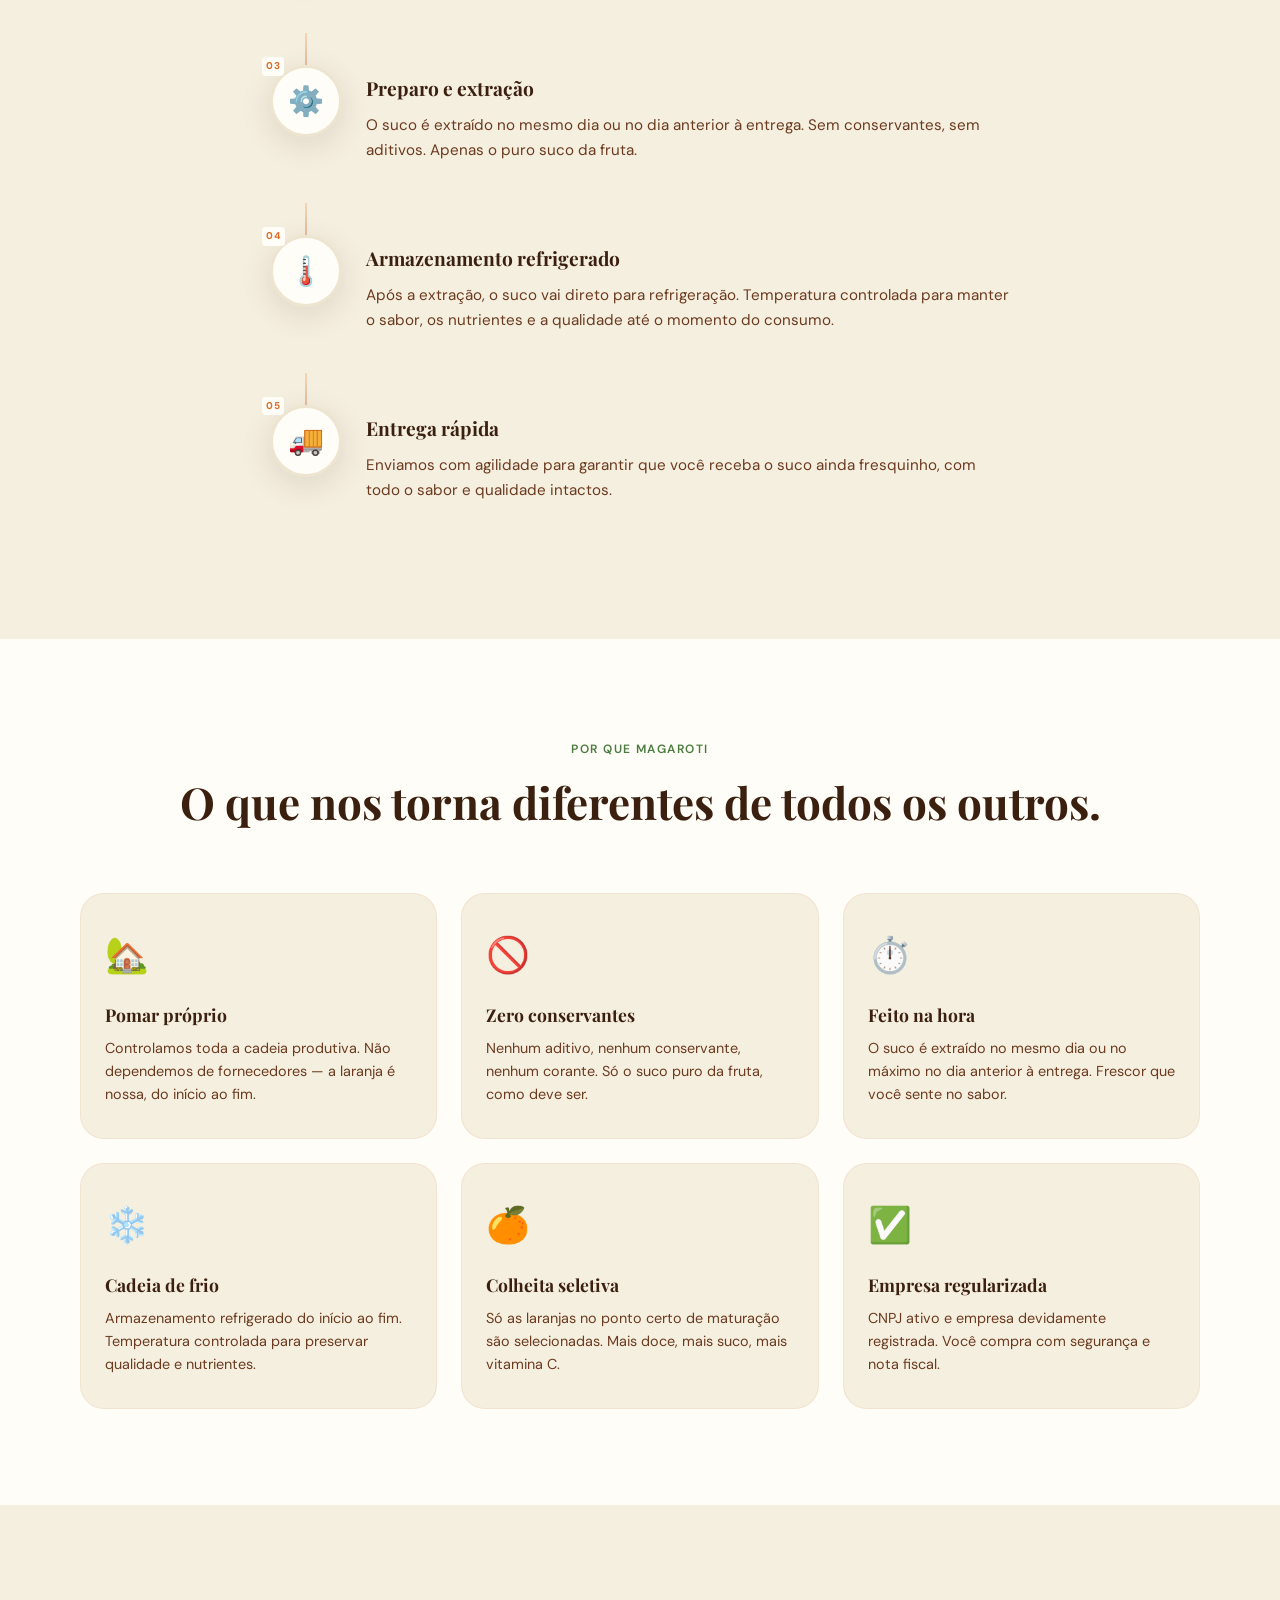
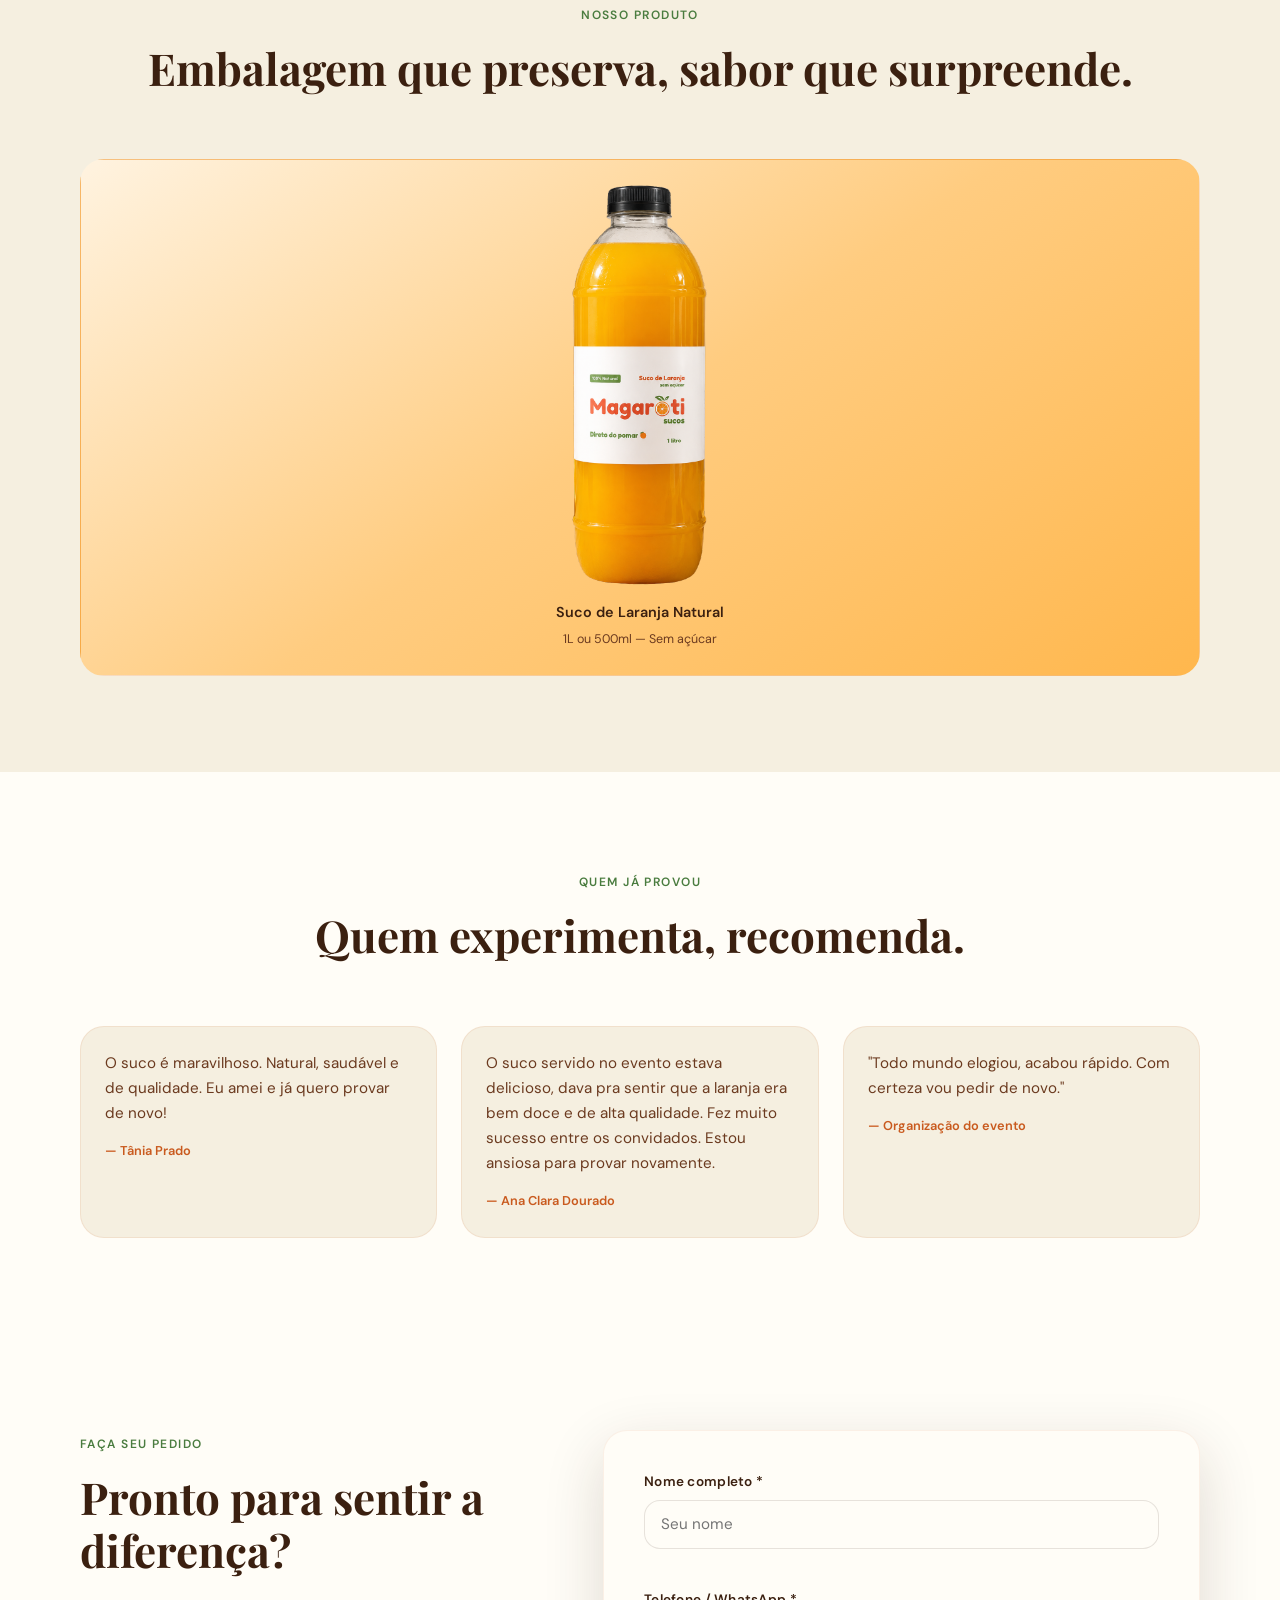
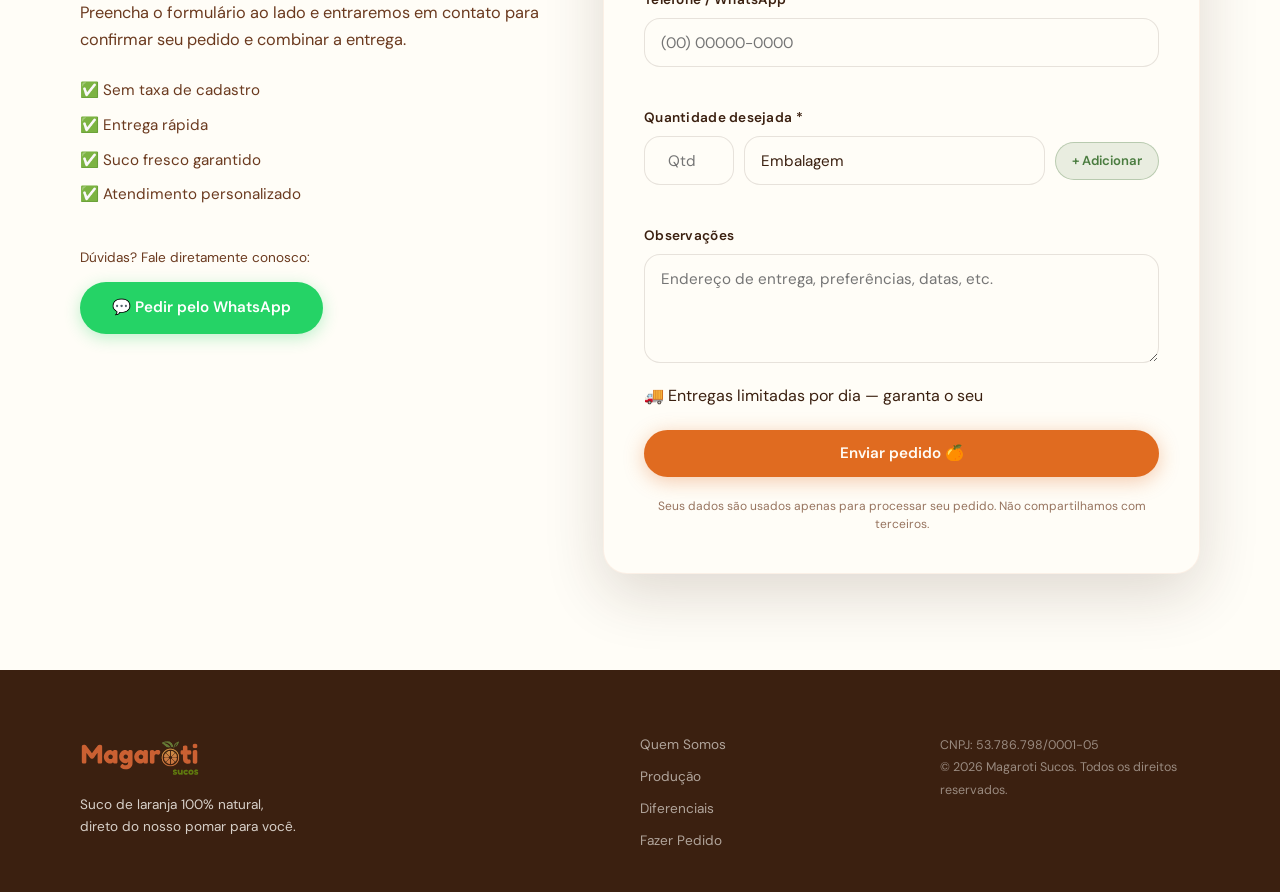
==== commit 9a3e9686: "alteraçoes no whatsapp e foto da familia" ====
--- a/index.html
+++ b/index.html
@@ -156,7 +156,7 @@
     <div class="familia__grid">
 
       <div class="familia__card">
-        <div class="familia__avatar familia__avatar--pai">🌳</div>
+        <div class="familia__avatar"><img style="border-radius: 50%;" src="img/pai.png" alt=""></div>
         <div class="familia__info">
           <span class="familia__role">O Produtor</span>
           <h3 class="familia__nome">Pai</h3>
@@ -165,11 +165,11 @@
       </div>
 
       <div class="familia__card">
-        <div class="familia__avatar familia__avatar--filho">📲</div>
+        <div class="familia__avatar"><img style="border-radius: 50%;" src="img/filha.jpeg" alt=""></div>
         <div class="familia__info">
           <span class="familia__role">Fundadora</span>
           <h3 class="familia__nome">Filha</h3>
-          <p>Cuida de tudo que acontece fora do pomar — administração, marketing, divulgação e relacionamento com os clientes. É quem leva o trabalho da família até você.</p>
+          <p>Cuida de tudo que acontece fora do pomar — produção, administração, marketing, divulgação e relacionamento com os clientes. É quem leva o trabalho da família até você.</p>
         </div>
       </div>
 
@@ -334,7 +334,7 @@
           </ul>
           <div class="pedido__contact">
             <p>Dúvidas? Fale diretamente conosco:</p>
-            <a href="https://wa.me/5517997368540?text=Olá!%20Quero%20fazer%20um%20pedido%20de%20suco%20de%20laranja%20🍊%0A%0ANome:%0AQuantidade%20desejada:%0AEndereço%20de%20entrega:%0A%0AVim%20pelo%20site%20😊" 
+            <a href="https://wa.me/5517997368540?text=Ol%C3%A1!%20Quero%20fazer%20um%20pedido%20de%20suco%20%F0%9F%8D%8A%0A%0ANome%3A%20%0A500ml%20ou%201L%3A%20%0AQuantidade%3A%20%0AEndere%C3%A7o%3A%20%0AData%20de%20entrega%3A%20%0AObserva%C3%A7%C3%B5es%3A%20%0A%0AVim%20pelo%20site%20%F0%9F%98%8A" 
    class="btn btn--whatsapp" 
    target="_blank">
   💬 Pedir pelo WhatsApp
@@ -449,7 +449,7 @@
   </footer>
 
 
-  <a href="https://wa.me/5517997368540?text=Olá!%20Quero%20fazer%20um%20pedido%20de%20suco%20de%20laranja%20%0A%0ANome:%0AQuantidade%20desejada:%0AEndereço%20de%20entrega:%0A%0AVim%20pelo%20site%20" 
+  <a href="https://wa.me/5517997368540?text=Ol%C3%A1!%20Quero%20fazer%20um%20pedido%20de%20suco%20%F0%9F%8D%8A%0A%0ANome%3A%20%0A500ml%20ou%201L%3A%20%0AQuantidade%3A%20%0AEndere%C3%A7o%3A%20%0AData%20de%20entrega%3A%20%0AObserva%C3%A7%C3%B5es%3A%20%0A%0AVim%20pelo%20site%20%F0%9F%98%8A" 
    class="whatsapp-float" 
    target="_blank">
   💬
--- a/styles.css
+++ b/styles.css
@@ -1228,8 +1228,8 @@
 }
 
 .familia__avatar {
-  width: 90px;
-  height: 90px;
+  width: 150px;
+  height: 150px;
   border-radius: 50%;
   display: flex;
   align-items: center;
@@ -1237,10 +1237,6 @@
   font-size: 2.4rem;
   margin: 0 auto 1.25rem;
 }
-
-.familia__avatar--pai  { background: rgba(74,124,63,.12);  border: 2px solid rgba(74,124,63,.25); }
-.familia__avatar--mae  { background: rgba(224,107,32,.12); border: 2px solid rgba(224,107,32,.3); }
-.familia__avatar--filho { background: rgba(59,32,16,.07);  border: 2px solid rgba(59,32,16,.15); }
 
 .familia__role {
   display: inline-block;
